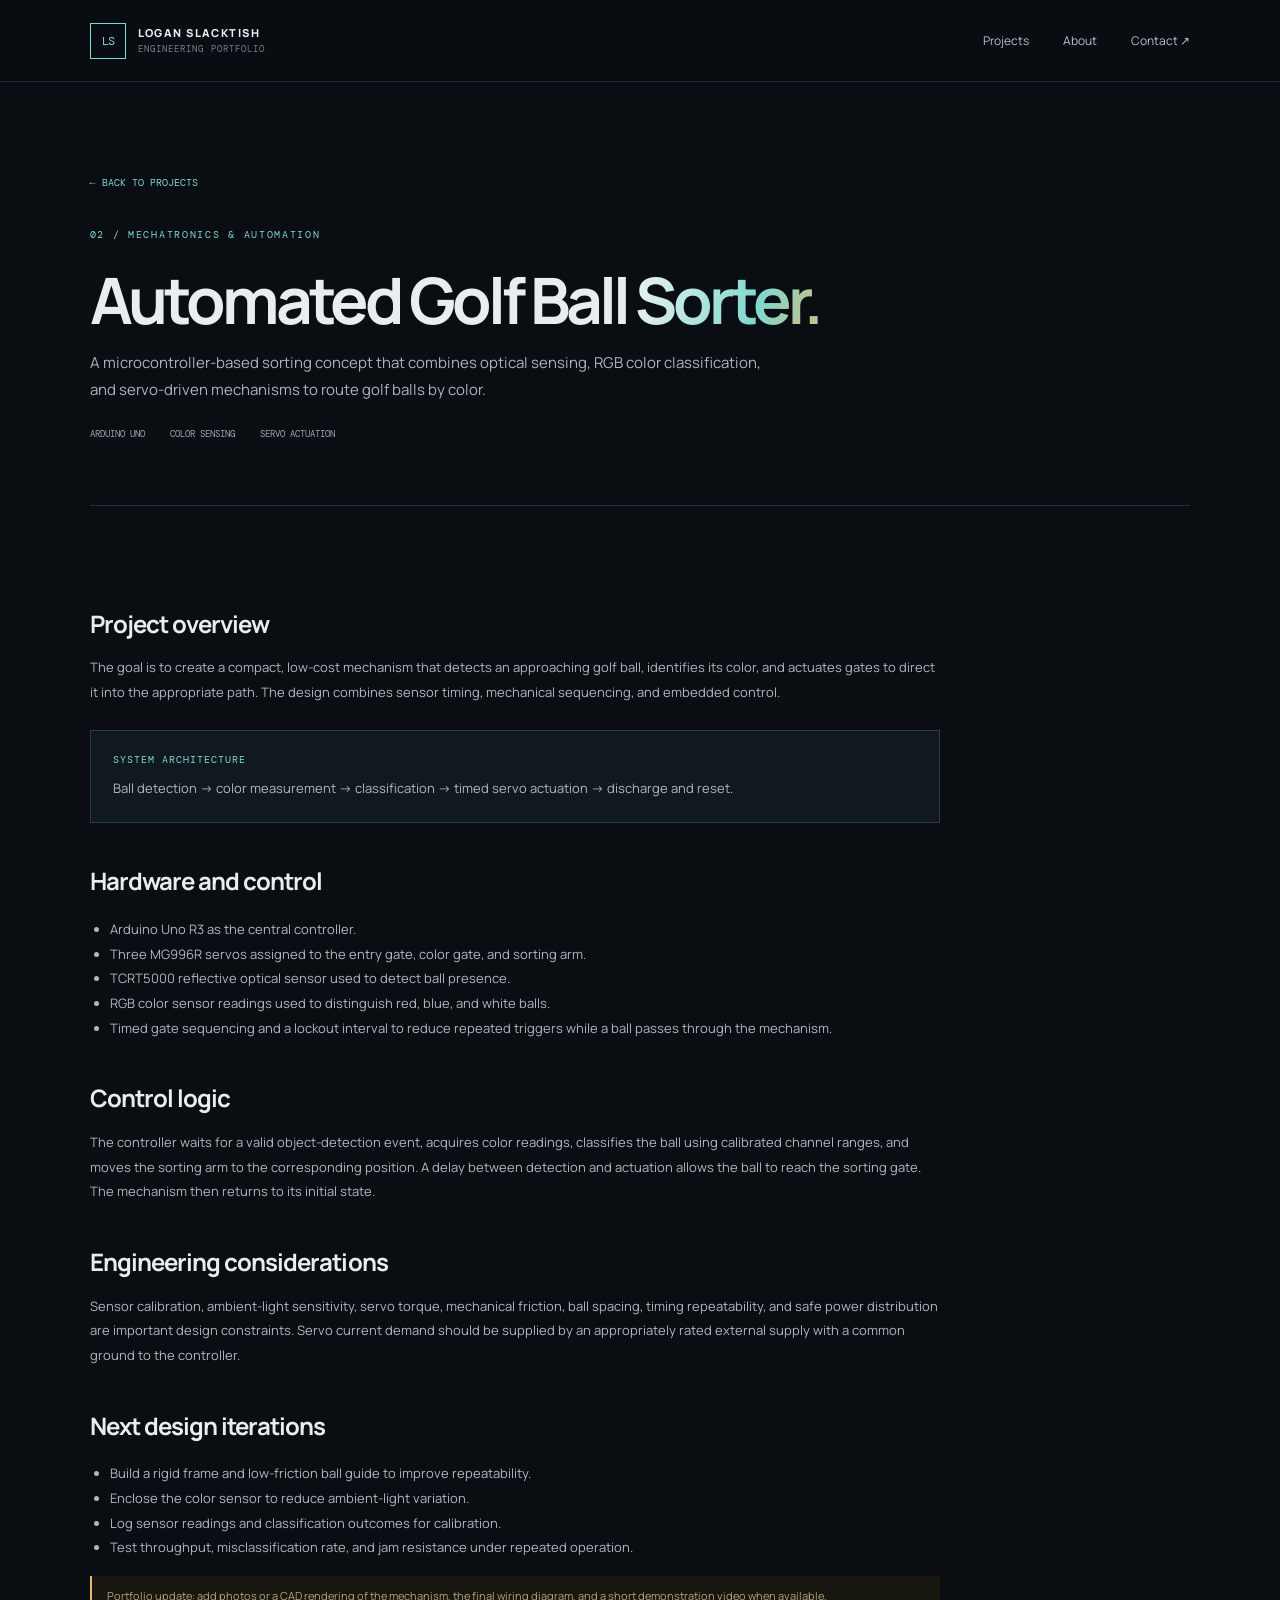
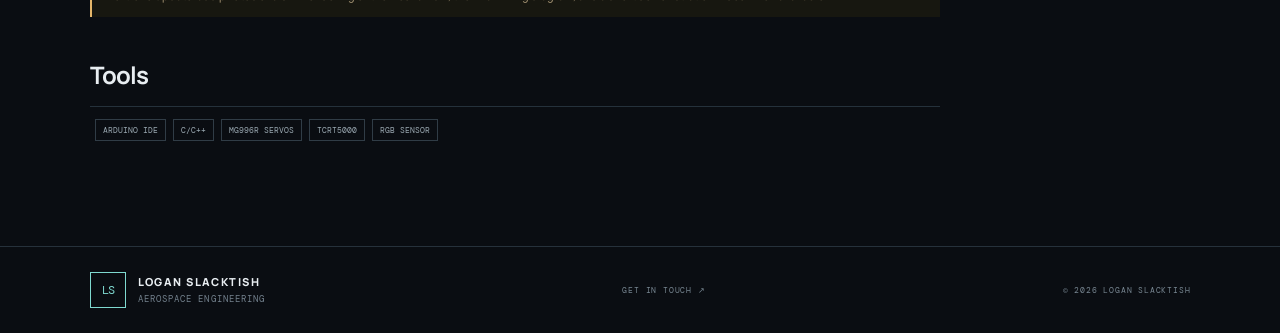
==== projects/golf-ball-sorter.html @ f9943981 "Add portfolio projects/golf-ball-sorter.html" ====
<!doctype html><html lang="en"><head><meta charset="utf-8"><meta name="viewport" content="width=device-width,initial-scale=1"><meta name="theme-color" content="#0a0d12"><title>Automated Golf Ball Sorter | Logan Slacktish</title><link rel="preconnect" href="https://fonts.googleapis.com"><link href="https://fonts.googleapis.com/css2?family=DM+Mono:wght@400;500&family=Manrope:wght@400;500;600;700;800&display=swap" rel="stylesheet"><link rel="stylesheet" href="../assets/style.css"></head><body><header class="site-header"><a class="wordmark" href="../index.html"><span class="mark">LS</span><span>LOGAN SLACKTISH<span class="wordmark-sub">ENGINEERING PORTFOLIO</span></span></a><nav class="nav"><a href="../index.html#work">Projects</a><a href="../index.html#about">About</a><a href="../index.html#contact">Contact ↗</a></nav></header><main class="section-wrap"><section class="detail-hero"><a class="back-link" href="../index.html#work">← BACK TO PROJECTS</a><div class="eyebrow" style="margin-top:35px">02 / MECHATRONICS & AUTOMATION</div><h1>Automated Golf Ball <span class="gradient-text">Sorter.</span></h1><p>A microcontroller-based sorting concept that combines optical sensing, RGB color classification, and servo-driven mechanisms to route golf balls by color.</p><div class="detail-meta"><span>ARDUINO UNO</span><span>COLOR SENSING</span><span>SERVO ACTUATION</span></div></section><article class="detail-body"><h2>Project overview</h2><p>The goal is to create a compact, low-cost mechanism that detects an approaching golf ball, identifies its color, and actuates gates to direct it into the appropriate path. The design combines sensor timing, mechanical sequencing, and embedded control.</p><div class="detail-panel"><h3>SYSTEM ARCHITECTURE</h3><p>Ball detection → color measurement → classification → timed servo actuation → discharge and reset.</p></div><h2>Hardware and control</h2><ul><li>Arduino Uno R3 as the central controller.</li><li>Three MG996R servos assigned to the entry gate, color gate, and sorting arm.</li><li>TCRT5000 reflective optical sensor used to detect ball presence.</li><li>RGB color sensor readings used to distinguish red, blue, and white balls.</li><li>Timed gate sequencing and a lockout interval to reduce repeated triggers while a ball passes through the mechanism.</li></ul><h2>Control logic</h2><p>The controller waits for a valid object-detection event, acquires color readings, classifies the ball using calibrated channel ranges, and moves the sorting arm to the corresponding position. A delay between detection and actuation allows the ball to reach the sorting gate. The mechanism then returns to its initial state.</p><h2>Engineering considerations</h2><p>Sensor calibration, ambient-light sensitivity, servo torque, mechanical friction, ball spacing, timing repeatability, and safe power distribution are important design constraints. Servo current demand should be supplied by an appropriately rated external supply with a common ground to the controller.</p><h2>Next design iterations</h2><ul><li>Build a rigid frame and low-friction ball guide to improve repeatability.</li><li>Enclose the color sensor to reduce ambient-light variation.</li><li>Log sensor readings and classification outcomes for calibration.</li><li>Test throughput, misclassification rate, and jam resistance under repeated operation.</li></ul><p class="placeholder-note">Portfolio update: add photos or a CAD rendering of the mechanism, the final wiring diagram, and a short demonstration video when available.</p><h2>Tools</h2><div class="tag-row"><span>ARDUINO IDE</span><span>C/C++</span><span>MG996R SERVOS</span><span>TCRT5000</span><span>RGB SENSOR</span></div></article></main><footer class="footer"><a class="wordmark" href="../index.html"><span class="mark">LS</span><span>LOGAN SLACKTISH<span class="wordmark-sub">AEROSPACE ENGINEERING</span></span></a><a href="../index.html#contact">GET IN TOUCH ↗</a><small>© 2026 LOGAN SLACKTISH</small></footer></body></html>
---- assets/style.css ----
:root{--bg:#0a0d12;--panel:#10161e;--panel2:#141c25;--line:#27313c;--text:#e8edf1;--muted:#9aa7b3;--teal:#7fd9d0;--amber:#e5b66a;--mono:"DM Mono",monospace;--sans:"Manrope",sans-serif}*{box-sizing:border-box}html{scroll-behavior:smooth;scroll-padding-top:90px}body{margin:0;background:var(--bg);color:var(--text);font-family:var(--sans);line-height:1.65;overflow-x:hidden}a{color:inherit;text-decoration:none}.noise{position:fixed;inset:0;pointer-events:none;z-index:10;opacity:.035;background-image:url("data:image/svg+xml,%3Csvg viewBox='0 0 180 180' xmlns='http://www.w3.org/2000/svg'%3E%3Cfilter id='n'%3E%3CfeTurbulence type='fractalNoise' baseFrequency='.9' numOctaves='3' stitchTiles='stitch'/%3E%3C/filter%3E%3Crect width='100%25' height='100%25' filter='url(%23n)' opacity='.4'/%3E%3C/svg%3E")}.site-header{height:82px;padding:0 7vw;display:flex;align-items:center;justify-content:space-between;border-bottom:1px solid #202832;background:#0a0d12ed;position:sticky;top:0;z-index:20;backdrop-filter:blur(14px)}.wordmark{display:flex;align-items:center;gap:12px;font-size:11px;font-weight:800;letter-spacing:.13em;line-height:1.35}.mark{width:36px;height:36px;border:1px solid var(--teal);color:var(--teal);display:grid;place-items:center;font:12px var(--mono);letter-spacing:-.08em}.wordmark-sub{display:block;font:9px var(--mono);color:#73818d;letter-spacing:.12em;margin-top:3px}.nav{display:flex;align-items:center;gap:34px;font-size:12px;color:#b6c0c9}.nav a:hover,.text-link:hover{color:var(--teal)}.nav-contact{border:1px solid #394652;padding:10px 15px}.nav-contact span,.text-link span{color:var(--teal);margin-left:7px}.menu-toggle{display:none;background:none;border:0;color:var(--text);font-size:22px}.section-wrap{width:min(1120px,86vw);margin:auto}.hero{min-height:650px;display:grid;grid-template-columns:1fr .9fr;align-items:center;gap:5vw;padding-top:70px;padding-bottom:75px}.eyebrow{font:10px var(--mono);letter-spacing:.17em;color:var(--teal);display:flex;align-items:center;gap:10px}.status-dot{width:6px;height:6px;border-radius:50%;background:var(--teal);box-shadow:0 0 12px var(--teal)}h1,h2,h3,p{margin-top:0}h1{font-size:clamp(48px,6vw,78px);line-height:1.05;letter-spacing:-.065em;margin:25px 0}.gradient-text{background:linear-gradient(105deg,#f1f3ef 0%,#7fd9d0 65%,#e5b66a 110%);-webkit-background-clip:text;background-clip:text;color:transparent}.hero-lede{font-size:16px;color:#aab5bf;max-width:500px;line-height:1.9}.hero-actions,.contact-actions{display:flex;align-items:center;gap:25px;margin-top:32px}.button{font-size:12px;font-weight:700;letter-spacing:.02em;padding:13px 18px;display:inline-flex;gap:22px;align-items:center;transition:.2s}.button-primary{background:var(--teal);color:#071011}.button-primary:hover{background:#a1eee5;transform:translateY(-2px)}.button-outline{border:1px solid #45515c}.button-outline:hover{border-color:var(--teal)}.text-link{font-size:12px;font-weight:700}.hero-meta{display:flex;gap:24px;margin-top:65px;color:#687783;font:9px var(--mono);letter-spacing:.08em}.hero-visual{height:430px;position:relative;overflow:hidden;background:radial-gradient(ellipse at 50% 50%,#172a31 0%,#0d151d 45%,#0a0d12 75%);border:1px solid #263640}.visual-grid{position:absolute;inset:0;background-image:linear-gradient(#26333b55 1px,transparent 1px),linear-gradient(90deg,#26333b55 1px,transparent 1px);background-size:38px 38px;mask-image:linear-gradient(transparent,#000 20%,#000 80%,transparent)}.planet{position:absolute;width:155px;height:155px;border-radius:50%;left:50%;top:50%;transform:translate(-50%,-50%);background:radial-gradient(circle at 35% 28%,#9be0d7 0%,#3a8987 18%,#194b5b 52%,#101c31 78%);box-shadow:0 0 55px #4dbbb455,inset -20px -10px 40px #060c18}.planet:after{content:"";position:absolute;inset:10px;border-radius:50%;border:1px solid #a1eee533}.planet-shade{position:absolute;inset:0;border-radius:50%;background:linear-gradient(115deg,transparent 35%,#050a16aa 90%)}.orbit{position:absolute;border:1px solid #8bded477;border-radius:50%;left:50%;top:50%;transform:translate(-50%,-50%) rotate(-28deg)}.orbit-one{width:320px;height:125px}.orbit-two{width:400px;height:170px;transform:translate(-50%,-50%) rotate(48deg);border-color:#e5b66a55}.orbit-three{width:270px;height:270px;border-style:dashed;border-color:#7fd9d044}.satellite{position:absolute;width:13px;height:13px;border-radius:2px;background:var(--amber);left:76%;top:28%;box-shadow:0 0 18px #e5b66a}.satellite:before,.satellite:after{content:"";position:absolute;background:#7fd9d0;width:24px;height:7px;top:3px;left:-29px;opacity:.85}.satellite:after{left:17px}.visual-label{position:absolute;font:9px var(--mono);letter-spacing:.12em;color:#84939d}.label-top{top:18px;left:18px}.label-bottom{bottom:18px;right:18px}.coordinate{position:absolute;bottom:18px;left:18px;font:9px/1.7 var(--mono);color:#748994}.ticker{overflow:hidden;border-block:1px solid #202b34;background:#0d131a;padding:16px 0}.ticker-track{display:flex;align-items:center;justify-content:space-around;gap:35px;white-space:nowrap;font:10px var(--mono);letter-spacing:.15em;color:#a0adb6;min-width:1000px}.ticker i{font-style:normal;color:var(--teal)}.section{padding-top:110px;padding-bottom:110px}.section-heading{display:flex;justify-content:space-between;align-items:end;margin-bottom:42px}.section-heading h2,.about-layout h2,.skills-section h2{font-size:clamp(30px,4vw,46px);line-height:1.18;letter-spacing:-.05em;margin:14px 0 0}.accent{color:var(--teal)}.section-heading>p{max-width:340px;color:var(--muted);font-size:12px;margin:0 0 5px}.project-grid{display:grid;grid-template-columns:1fr 1fr;gap:22px}.project-card{display:block;background:#0e141b;border:1px solid #25313b;padding:13px;transition:.25s}.project-card:hover{border-color:#5c9f9b;transform:translateY(-4px)}.project-feature{grid-column:span 2;display:grid;grid-template-columns:1.1fr 1fr;column-gap:22px}.project-feature .project-art{grid-row:span 2;height:300px}.project-art{height:215px;position:relative;overflow:hidden;background:#131e27;border:1px solid #25333c}.art-code{position:absolute;top:14px;left:14px;font:8px var(--mono);letter-spacing:.12em;color:#a1b1ba}.art-orbit{background:radial-gradient(ellipse at center,#183943,#0b1119 70%)}.art-earth{position:absolute;width:135px;height:135px;left:50%;top:52%;transform:translate(-50%,-50%);border-radius:50%;background:radial-gradient(circle at 35% 30%,#9ce5d6,#267a80 40%,#0a1d30 75%);box-shadow:0 0 45px #57c3c355}.art-path{position:absolute;width:260px;height:110px;border:1px solid #e5b66a;left:50%;top:52%;transform:translate(-50%,-50%) rotate(-28deg);border-radius:50%}.art-satellite{position:absolute;left:76%;top:28%;color:var(--amber)}.art-sorter{background:linear-gradient(135deg,#17242b,#10151e)}.conveyor{position:absolute;left:10%;right:8%;top:60%;height:24px;border:1px solid #72918e;transform:skewY(-8deg);display:flex;justify-content:space-around;align-items:center}.conveyor b{width:10px;height:10px;border:1px solid #7fd9d0;border-radius:50%}.ball{position:absolute;width:25px;height:25px;border-radius:50%;top:40%;box-shadow:inset -5px -5px 8px #0008}.ball-red{left:31%;background:#c65f50}.ball-blue{left:60%;top:31%;background:#5e91c0}.sort-arm{position:absolute;width:5px;height:85px;background:var(--amber);left:73%;top:25%;transform:rotate(35deg);transform-origin:bottom}.art-structure{background:radial-gradient(ellipse at center,#18302f,#10151c)}.art-structure svg{position:absolute;inset:10% 4%;width:92%;height:80%}.art-cad{background:linear-gradient(145deg,#18232d,#0d141b)}.cad-part{position:absolute;border:1px solid #7fd9d0;transform:skewY(-25deg) rotate(25deg);box-shadow:0 0 24px #7fd9d01a}.cad-a{width:110px;height:85px;left:25%;top:34%;background:linear-gradient(135deg,#274b52aa,#13242b)}.cad-b{width:75px;height:120px;left:53%;top:24%;border-color:#e5b66a;background:#473b2b55}.cad-c{width:120px;height:48px;left:43%;top:65%;background:#1e3940}.project-info{display:flex;justify-content:space-between;align-items:center;padding:20px 5px 12px;gap:10px}.project-type{font:8px var(--mono);letter-spacing:.12em;color:var(--teal)}.project-info h3{font-size:17px;letter-spacing:-.03em;margin:8px 0}.project-info p{font-size:11px;color:var(--muted);max-width:440px;margin:0;line-height:1.7}.arrow-circle{width:32px;height:32px;border:1px solid #3c4a54;border-radius:50%;display:grid;place-items:center;flex-shrink:0;color:var(--teal)}.tag-row{display:flex;gap:7px;flex-wrap:wrap;padding:12px 5px 5px;border-top:1px solid #25313b}.tag-row span{font:8px var(--mono);color:#9ba9b2;border:1px solid #303c46;padding:5px 7px}.project-note,.skills-footnote{font-size:10px;color:#77848e;margin-top:18px}.about-section{background:#0e151c;border-block:1px solid #202a33;padding:100px 0}.about-layout{display:grid;grid-template-columns:.8fr 1.2fr;gap:8vw}.about-copy{max-width:650px}.about-copy p{color:#a8b4bd;font-size:13px;line-height:1.9}.about-copy .about-lede{font-size:17px;color:#e3e9ec;line-height:1.7}.focus-grid{display:grid;grid-template-columns:1fr 1fr;gap:20px;margin-top:35px}.focus-grid div{border-top:1px solid #34424b;padding-top:12px;display:grid;grid-template-columns:30px 1fr;gap:2px 8px}.focus-grid span{font:9px var(--mono);color:var(--teal);grid-row:span 2}.focus-grid b{font-size:11px}.focus-grid small{font-size:10px;color:#81909b}.timeline{border-top:1px solid #2b3741}.timeline-item{display:grid;grid-template-columns:150px 1fr 15px;gap:25px;padding:27px 0;border-bottom:1px solid #26323b;position:relative}.timeline-date{font:9px var(--mono);color:var(--teal);letter-spacing:.1em;padding-top:5px}.timeline-item h3{font-size:16px;margin:0 0 3px}.timeline-sub{font:10px var(--mono);color:#85939d;margin-bottom:10px}.timeline-item p:last-child{font-size:12px;color:#a5b0b8;margin:0;max-width:700px}.timeline-mark{width:7px;height:7px;border-radius:50%;background:var(--teal);margin-top:7px;box-shadow:0 0 10px #7fd9d077}.skills-section{padding:85px 0;background:#0d1319;border-block:1px solid #202a33}.skills-section h2{margin-bottom:35px}.skills-grid{display:grid;grid-template-columns:1fr 1fr;gap:24px}.skills-grid>div{border-top:1px solid #34414b;padding-top:15px}.skills-grid h3{font:9px var(--mono);letter-spacing:.14em;color:var(--teal);margin-bottom:10px}.skills-grid p{font-size:12px;color:#c0c9cf;margin:0}.skills-grid p span{color:var(--amber);padding:0 4px}.contact-section{position:relative;padding-top:110px;padding-bottom:115px;overflow:hidden}.contact-section h2{font-size:clamp(48px,7vw,78px);letter-spacing:-.06em;line-height:1.05;margin:22px 0}.contact-section>p{max-width:470px;color:#a6b2bc;font-size:13px;line-height:1.8}.contact-orbit{position:absolute;width:420px;height:420px;border:1px solid #7fd9d022;border-radius:50%;right:-80px;top:30px;box-shadow:0 0 0 50px #7fd9d008,0 0 0 100px #7fd9d005}.footer{border-top:1px solid #26313b;padding:25px 7vw;display:flex;align-items:center;justify-content:space-between;gap:20px}.footer>span,.footer>a:not(.wordmark),.footer small{font:8px var(--mono);letter-spacing:.1em;color:#788792}.footer>a:not(.wordmark):hover{color:var(--teal)}.detail-hero{padding:85px 0 65px;border-bottom:1px solid #26313b}.back-link{font:10px var(--mono);color:var(--teal)}.detail-hero h1{font-size:clamp(40px,5vw,65px);max-width:850px;margin:25px 0 15px}.detail-hero>p{max-width:680px;color:#aab5bd;font-size:15px;line-height:1.8}.detail-meta{display:flex;gap:25px;flex-wrap:wrap;margin-top:25px;font:9px var(--mono);color:#9aa7b1}.detail-body{padding:60px 0 100px;max-width:850px}.detail-body h2{font-size:24px;margin:38px 0 12px;letter-spacing:-.04em}.detail-body p,.detail-body li{font-size:13px;color:#aeb9c1;line-height:1.9}.detail-body ul{padding-left:20px}.detail-panel{border:1px solid #2b3b44;background:#101920;padding:22px;margin:25px 0}.detail-panel h3{font:10px var(--mono);color:var(--teal);letter-spacing:.1em;margin-bottom:10px}.detail-panel p{margin:0}.equation{font:13px var(--mono);color:#e2c48e;background:#0b1117;padding:14px;overflow-x:auto}.placeholder-note{border-left:2px solid var(--amber);padding:10px 15px;color:#b5a27f!important;background:#171710;font-size:11px!important}@media(max-width:800px){.site-header{padding:0 6vw}.menu-toggle{display:block}.nav{display:none;position:absolute;top:81px;left:0;right:0;background:#0d131a;padding:20px 6vw 25px;flex-direction:column;align-items:flex-start;border-bottom:1px solid var(--line)}.nav.open{display:flex}.hero{grid-template-columns:1fr;padding-top:75px;gap:45px}.hero-visual{height:350px}.hero-meta{margin-top:40px;flex-wrap:wrap}.section-heading{display:block}.section-heading>p{margin-top:15px}.about-layout{grid-template-columns:1fr;gap:30px}.project-feature{grid-template-columns:1fr}.project-feature .project-art{grid-row:auto;height:230px}.footer{flex-wrap:wrap}.footer>span{order:3;width:100%}}@media(max-width:560px){.section-wrap{width:88vw}.hero{min-height:auto;padding-top:65px;padding-bottom:55px}h1{font-size:51px}.hero-lede{font-size:14px}.hero-meta{font-size:8px;gap:12px}.project-grid{grid-template-columns:1fr}.project-feature{grid-column:auto}.project-art{height:205px}.section{padding-top:75px;padding-bottom:75px}.about-section{padding:75px 0}.focus-grid,.skills-grid{grid-template-columns:1fr}.timeline-item{grid-template-columns:1fr 12px;gap:10px}.timeline-date{grid-column:1}.timeline-item>div:nth-child(2){grid-column:1}.timeline-mark{grid-column:2;grid-row:1/3}.contact-section{padding-top:80px;padding-bottom:85px}.contact-orbit{right:-270px}.footer{padding:25px 6vw}.footer small{width:100%}.hero-actions,.contact-actions{gap:14px;flex-wrap:wrap}.button{padding:12px 14px}}
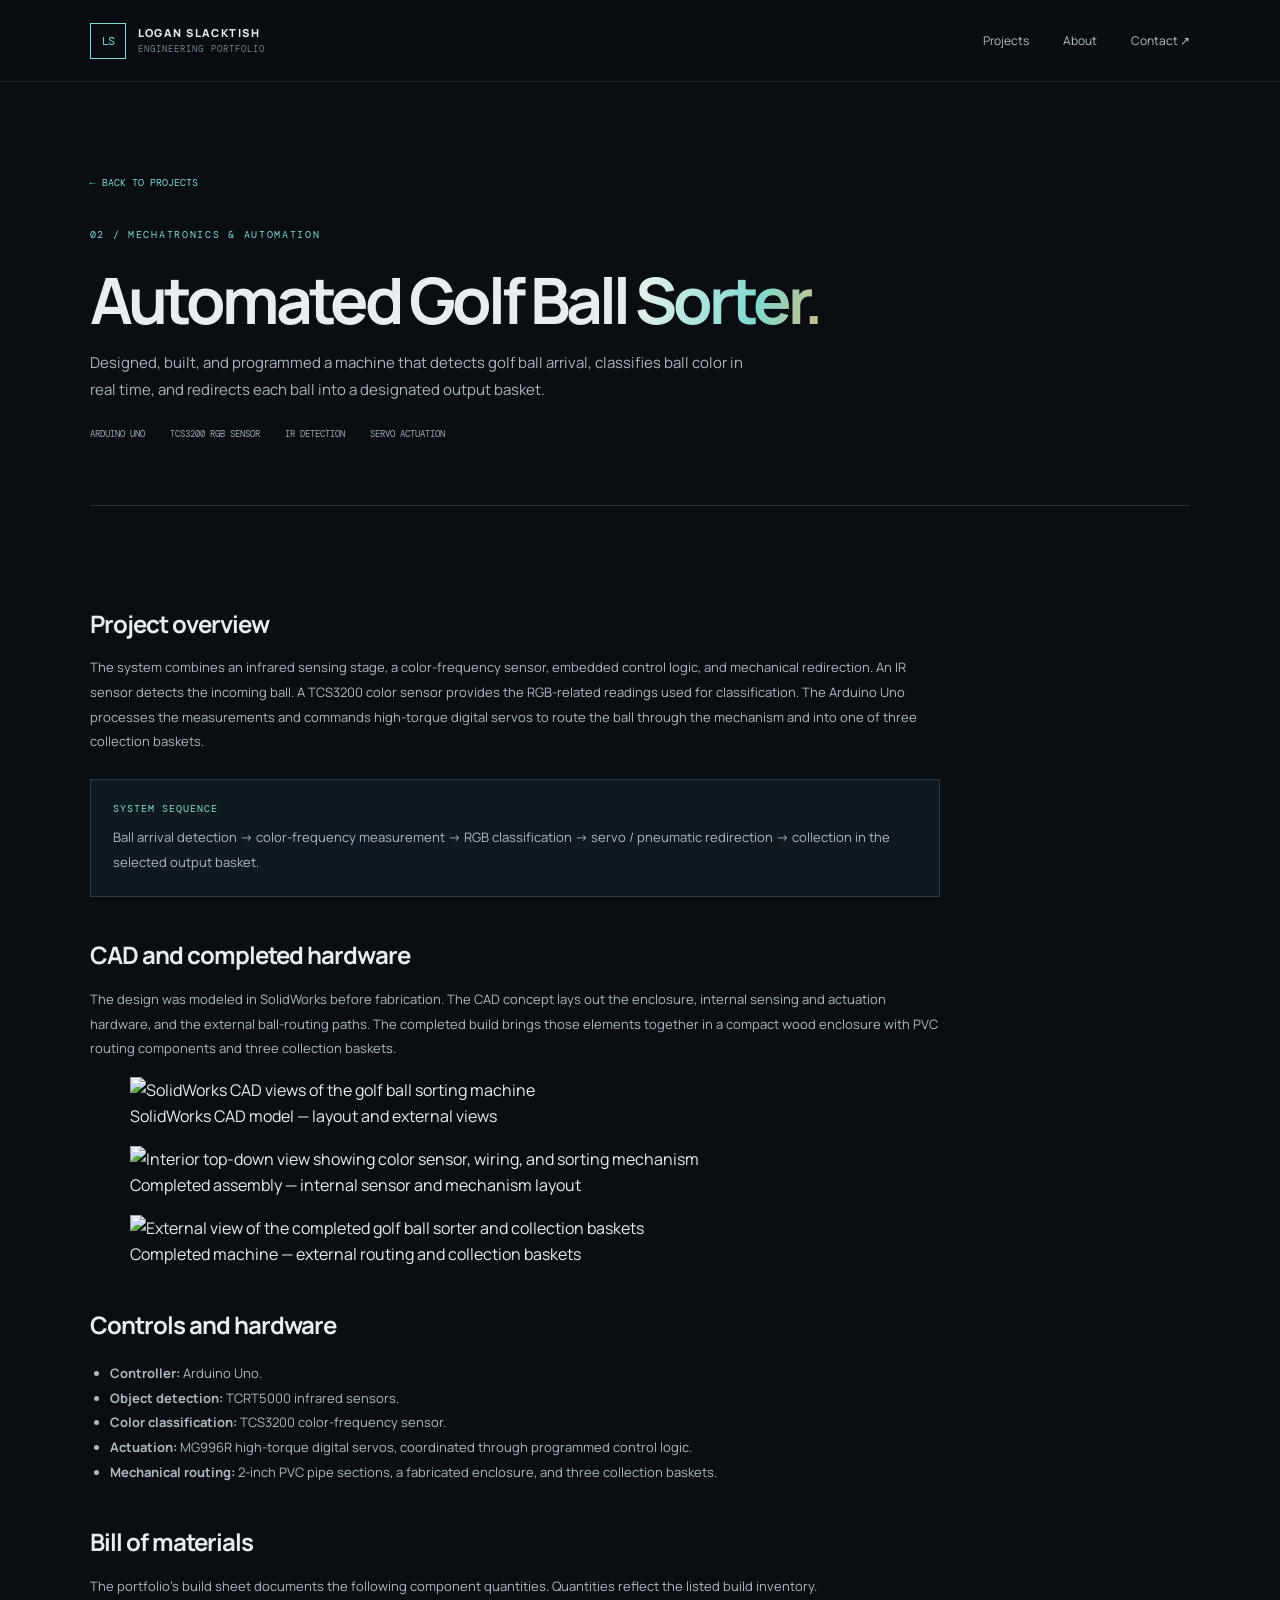
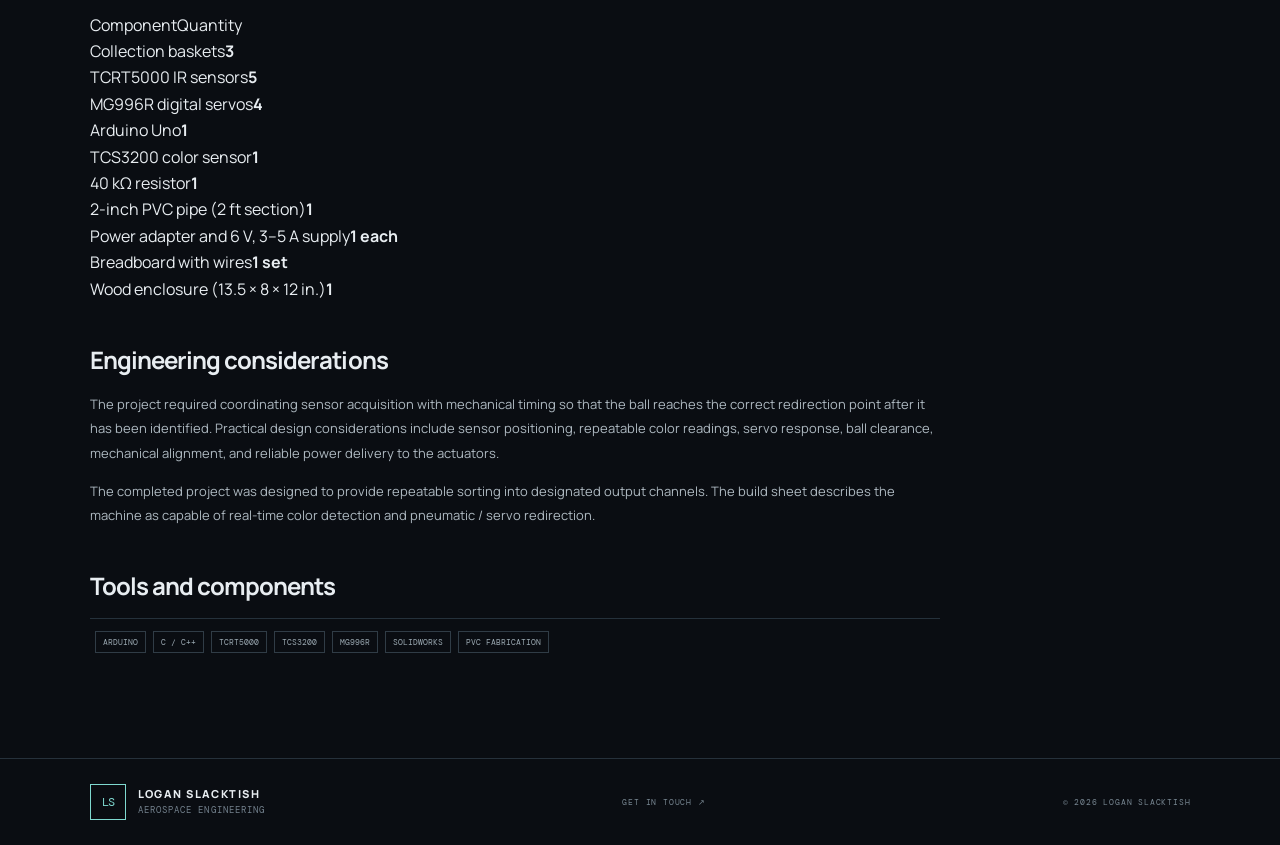
==== commit 9a112fab: "Expand golf ball sorter case study with BOM and build details" ====
--- a/projects/golf-ball-sorter.html
+++ b/projects/golf-ball-sorter.html
@@ -1 +1,21 @@
-<!doctype html><html lang="en"><head><meta charset="utf-8"><meta name="viewport" content="width=device-width,initial-scale=1"><meta name="theme-color" content="#0a0d12"><title>Automated Golf Ball Sorter | Logan Slacktish</title><link rel="preconnect" href="https://fonts.googleapis.com"><link href="https://fonts.googleapis.com/css2?family=DM+Mono:wght@400;500&family=Manrope:wght@400;500;600;700;800&display=swap" rel="stylesheet"><link rel="stylesheet" href="../assets/style.css"></head><body><header class="site-header"><a class="wordmark" href="../index.html"><span class="mark">LS</span><span>LOGAN SLACKTISH<span class="wordmark-sub">ENGINEERING PORTFOLIO</span></span></a><nav class="nav"><a href="../index.html#work">Projects</a><a href="../index.html#about">About</a><a href="../index.html#contact">Contact ↗</a></nav></header><main class="section-wrap"><section class="detail-hero"><a class="back-link" href="../index.html#work">← BACK TO PROJECTS</a><div class="eyebrow" style="margin-top:35px">02 / MECHATRONICS & AUTOMATION</div><h1>Automated Golf Ball <span class="gradient-text">Sorter.</span></h1><p>A microcontroller-based sorting concept that combines optical sensing, RGB color classification, and servo-driven mechanisms to route golf balls by color.</p><div class="detail-meta"><span>ARDUINO UNO</span><span>COLOR SENSING</span><span>SERVO ACTUATION</span></div></section><article class="detail-body"><h2>Project overview</h2><p>The goal is to create a compact, low-cost mechanism that detects an approaching golf ball, identifies its color, and actuates gates to direct it into the appropriate path. The design combines sensor timing, mechanical sequencing, and embedded control.</p><div class="detail-panel"><h3>SYSTEM ARCHITECTURE</h3><p>Ball detection → color measurement → classification → timed servo actuation → discharge and reset.</p></div><h2>Hardware and control</h2><ul><li>Arduino Uno R3 as the central controller.</li><li>Three MG996R servos assigned to the entry gate, color gate, and sorting arm.</li><li>TCRT5000 reflective optical sensor used to detect ball presence.</li><li>RGB color sensor readings used to distinguish red, blue, and white balls.</li><li>Timed gate sequencing and a lockout interval to reduce repeated triggers while a ball passes through the mechanism.</li></ul><h2>Control logic</h2><p>The controller waits for a valid object-detection event, acquires color readings, classifies the ball using calibrated channel ranges, and moves the sorting arm to the corresponding position. A delay between detection and actuation allows the ball to reach the sorting gate. The mechanism then returns to its initial state.</p><h2>Engineering considerations</h2><p>Sensor calibration, ambient-light sensitivity, servo torque, mechanical friction, ball spacing, timing repeatability, and safe power distribution are important design constraints. Servo current demand should be supplied by an appropriately rated external supply with a common ground to the controller.</p><h2>Next design iterations</h2><ul><li>Build a rigid frame and low-friction ball guide to improve repeatability.</li><li>Enclose the color sensor to reduce ambient-light variation.</li><li>Log sensor readings and classification outcomes for calibration.</li><li>Test throughput, misclassification rate, and jam resistance under repeated operation.</li></ul><p class="placeholder-note">Portfolio update: add photos or a CAD rendering of the mechanism, the final wiring diagram, and a short demonstration video when available.</p><h2>Tools</h2><div class="tag-row"><span>ARDUINO IDE</span><span>C/C++</span><span>MG996R SERVOS</span><span>TCRT5000</span><span>RGB SENSOR</span></div></article></main><footer class="footer"><a class="wordmark" href="../index.html"><span class="mark">LS</span><span>LOGAN SLACKTISH<span class="wordmark-sub">AEROSPACE ENGINEERING</span></span></a><a href="../index.html#contact">GET IN TOUCH ↗</a><small>© 2026 LOGAN SLACKTISH</small></footer></body></html>+<!doctype html>
+<html lang="en">
+<head><meta charset="utf-8"><meta name="viewport" content="width=device-width,initial-scale=1"><meta name="theme-color" content="#0a0d12"><meta name="description" content="An Arduino-based automated golf ball sorter designed, built, and programmed by Logan Slacktish."><title>Automated Golf Ball Sorter | Logan Slacktish</title><link rel="preconnect" href="https://fonts.googleapis.com"><link href="https://fonts.googleapis.com/css2?family=DM+Mono:wght@400;500&family=Manrope:wght@400;500;600;700;800&display=swap" rel="stylesheet"><link rel="stylesheet" href="../assets/style.css"></head>
+<body><header class="site-header"><a class="wordmark" href="../index.html"><span class="mark">LS</span><span>LOGAN SLACKTISH<span class="wordmark-sub">ENGINEERING PORTFOLIO</span></span></a><nav class="nav"><a href="../index.html#work">Projects</a><a href="../index.html#about">About</a><a href="../index.html#contact">Contact ↗</a></nav></header>
+<main class="section-wrap">
+<section class="detail-hero"><a class="back-link" href="../index.html#work">← BACK TO PROJECTS</a><div class="eyebrow" style="margin-top:35px">02 / MECHATRONICS & AUTOMATION</div><h1>Automated Golf Ball <span class="gradient-text">Sorter.</span></h1><p>Designed, built, and programmed a machine that detects golf ball arrival, classifies ball color in real time, and redirects each ball into a designated output basket.</p><div class="detail-meta"><span>ARDUINO UNO</span><span>TCS3200 RGB SENSOR</span><span>IR DETECTION</span><span>SERVO ACTUATION</span></div></section>
+<article class="detail-body">
+<h2>Project overview</h2><p>The system combines an infrared sensing stage, a color-frequency sensor, embedded control logic, and mechanical redirection. An IR sensor detects the incoming ball. A TCS3200 color sensor provides the RGB-related readings used for classification. The Arduino Uno processes the measurements and commands high-torque digital servos to route the ball through the mechanism and into one of three collection baskets.</p>
+<div class="detail-panel"><h3>SYSTEM SEQUENCE</h3><p>Ball arrival detection → color-frequency measurement → RGB classification → servo / pneumatic redirection → collection in the selected output basket.</p></div>
+<h2>CAD and completed hardware</h2><p>The design was modeled in SolidWorks before fabrication. The CAD concept lays out the enclosure, internal sensing and actuation hardware, and the external ball-routing paths. The completed build brings those elements together in a compact wood enclosure with PVC routing components and three collection baskets.</p>
+<div class="portfolio-gallery">
+<figure><img src="../assets/sorter-cad.png" alt="SolidWorks CAD views of the golf ball sorting machine" loading="lazy"><figcaption>SolidWorks CAD model — layout and external views</figcaption></figure>
+<figure><img src="../assets/sorter-sensor-layout.jpg" alt="Interior top-down view showing color sensor, wiring, and sorting mechanism" loading="lazy"><figcaption>Completed assembly — internal sensor and mechanism layout</figcaption></figure>
+<figure><img src="../assets/sorter-completed-build.jpg" alt="External view of the completed golf ball sorter and collection baskets" loading="lazy"><figcaption>Completed machine — external routing and collection baskets</figcaption></figure>
+</div>
+<h2>Controls and hardware</h2><ul><li><strong>Controller:</strong> Arduino Uno.</li><li><strong>Object detection:</strong> TCRT5000 infrared sensors.</li><li><strong>Color classification:</strong> TCS3200 color-frequency sensor.</li><li><strong>Actuation:</strong> MG996R high-torque digital servos, coordinated through programmed control logic.</li><li><strong>Mechanical routing:</strong> 2-inch PVC pipe sections, a fabricated enclosure, and three collection baskets.</li></ul>
+<h2>Bill of materials</h2><p>The portfolio's build sheet documents the following component quantities. Quantities reflect the listed build inventory.</p>
+<div class="bom-table"><div class="bom-row bom-head"><span>Component</span><span>Quantity</span></div><div class="bom-row"><span>Collection baskets</span><b>3</b></div><div class="bom-row"><span>TCRT5000 IR sensors</span><b>5</b></div><div class="bom-row"><span>MG996R digital servos</span><b>4</b></div><div class="bom-row"><span>Arduino Uno</span><b>1</b></div><div class="bom-row"><span>TCS3200 color sensor</span><b>1</b></div><div class="bom-row"><span>40 kΩ resistor</span><b>1</b></div><div class="bom-row"><span>2-inch PVC pipe (2 ft section)</span><b>1</b></div><div class="bom-row"><span>Power adapter and 6 V, 3–5 A supply</span><b>1 each</b></div><div class="bom-row"><span>Breadboard with wires</span><b>1 set</b></div><div class="bom-row"><span>Wood enclosure (13.5 × 8 × 12 in.)</span><b>1</b></div></div>
+<h2>Engineering considerations</h2><p>The project required coordinating sensor acquisition with mechanical timing so that the ball reaches the correct redirection point after it has been identified. Practical design considerations include sensor positioning, repeatable color readings, servo response, ball clearance, mechanical alignment, and reliable power delivery to the actuators.</p><p>The completed project was designed to provide repeatable sorting into designated output channels. The build sheet describes the machine as capable of real-time color detection and pneumatic / servo redirection.</p>
+<h2>Tools and components</h2><div class="tag-row"><span>ARDUINO</span><span>C / C++</span><span>TCRT5000</span><span>TCS3200</span><span>MG996R</span><span>SOLIDWORKS</span><span>PVC FABRICATION</span></div>
+</article></main><footer class="footer"><a class="wordmark" href="../index.html"><span class="mark">LS</span><span>LOGAN SLACKTISH<span class="wordmark-sub">AEROSPACE ENGINEERING</span></span></a><a href="../index.html#contact">GET IN TOUCH ↗</a><small>© 2026 LOGAN SLACKTISH</small></footer></body></html>
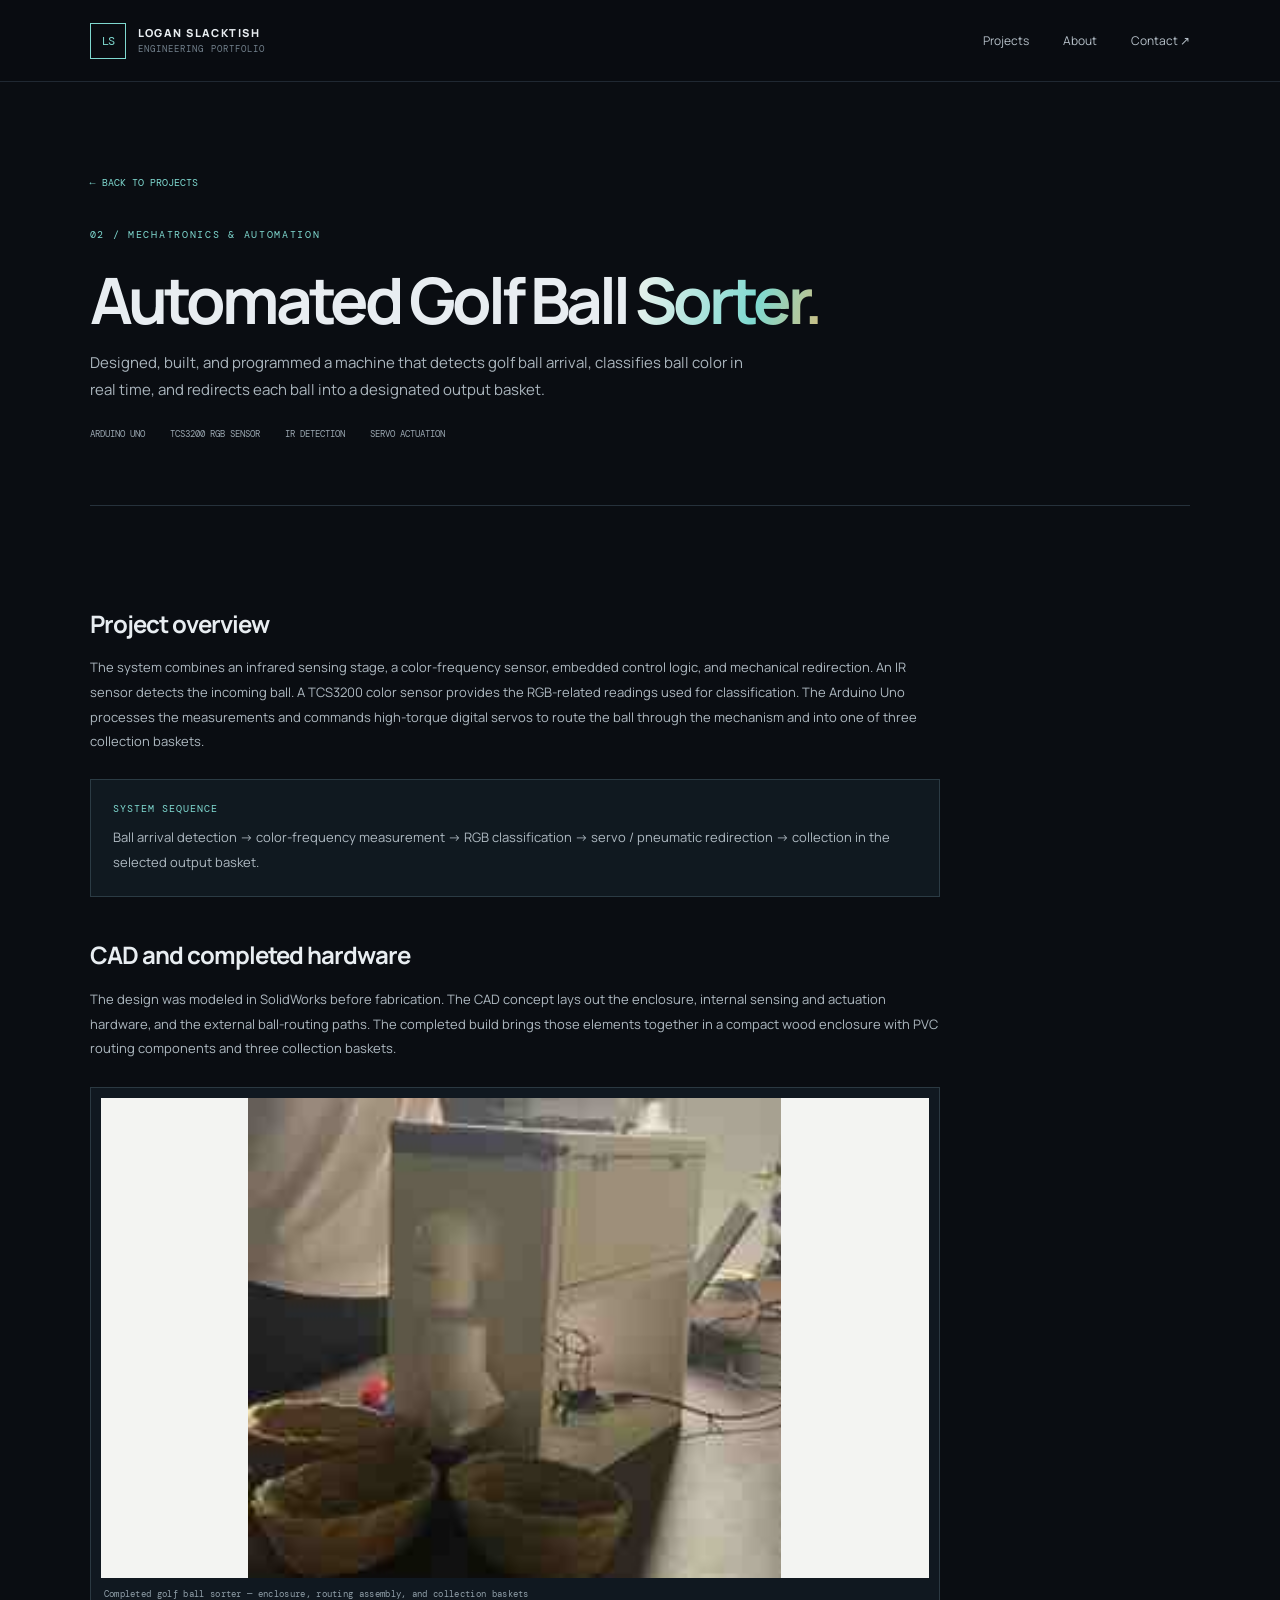
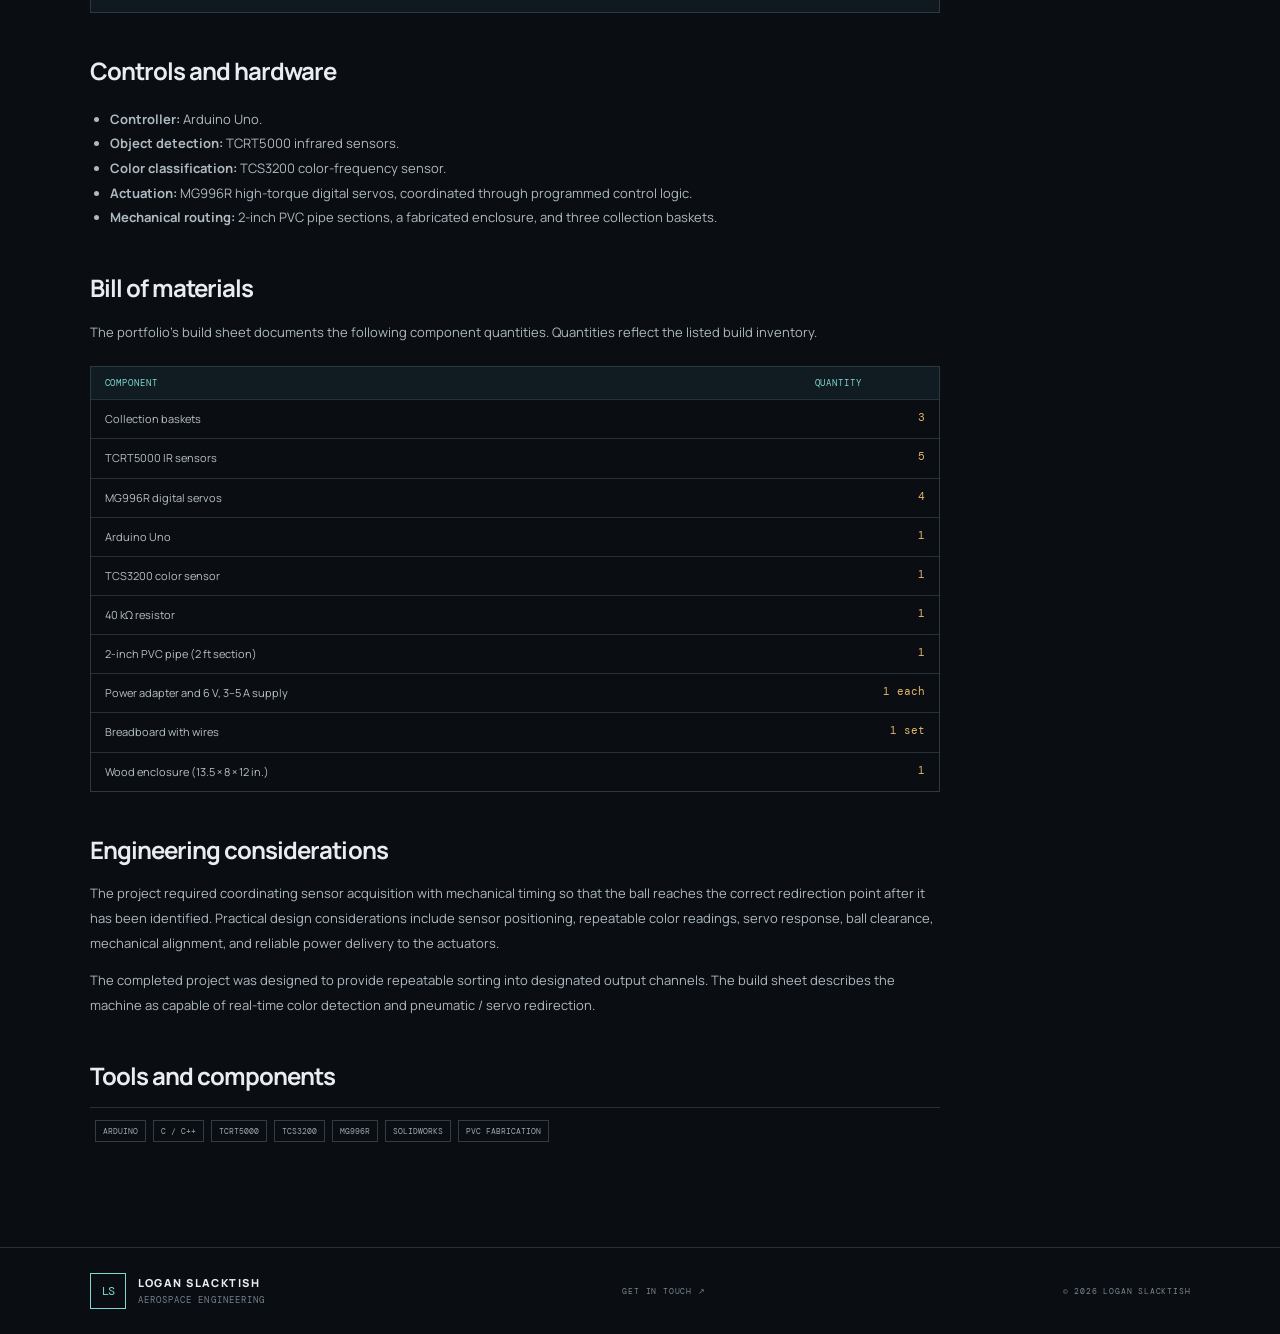
==== commit 42baf92d: "Use completed sorter build photo from source portfolio" ====
--- a/projects/golf-ball-sorter.html
+++ b/projects/golf-ball-sorter.html
@@ -8,10 +8,8 @@
 <h2>Project overview</h2><p>The system combines an infrared sensing stage, a color-frequency sensor, embedded control logic, and mechanical redirection. An IR sensor detects the incoming ball. A TCS3200 color sensor provides the RGB-related readings used for classification. The Arduino Uno processes the measurements and commands high-torque digital servos to route the ball through the mechanism and into one of three collection baskets.</p>
 <div class="detail-panel"><h3>SYSTEM SEQUENCE</h3><p>Ball arrival detection → color-frequency measurement → RGB classification → servo / pneumatic redirection → collection in the selected output basket.</p></div>
 <h2>CAD and completed hardware</h2><p>The design was modeled in SolidWorks before fabrication. The CAD concept lays out the enclosure, internal sensing and actuation hardware, and the external ball-routing paths. The completed build brings those elements together in a compact wood enclosure with PVC routing components and three collection baskets.</p>
-<div class="portfolio-gallery">
-<figure><img src="../assets/sorter-cad.png" alt="SolidWorks CAD views of the golf ball sorting machine" loading="lazy"><figcaption>SolidWorks CAD model — layout and external views</figcaption></figure>
-<figure><img src="../assets/sorter-sensor-layout.jpg" alt="Interior top-down view showing color sensor, wiring, and sorting mechanism" loading="lazy"><figcaption>Completed assembly — internal sensor and mechanism layout</figcaption></figure>
-<figure><img src="../assets/sorter-completed-build.jpg" alt="External view of the completed golf ball sorter and collection baskets" loading="lazy"><figcaption>Completed machine — external routing and collection baskets</figcaption></figure>
+<div class="portfolio-gallery single-gallery">
+<figure><img src="../assets/sorter-build.jpg" alt="Completed golf ball sorting machine with output baskets" loading="lazy"><figcaption>Completed golf ball sorter — enclosure, routing assembly, and collection baskets</figcaption></figure>
 </div>
 <h2>Controls and hardware</h2><ul><li><strong>Controller:</strong> Arduino Uno.</li><li><strong>Object detection:</strong> TCRT5000 infrared sensors.</li><li><strong>Color classification:</strong> TCS3200 color-frequency sensor.</li><li><strong>Actuation:</strong> MG996R high-torque digital servos, coordinated through programmed control logic.</li><li><strong>Mechanical routing:</strong> 2-inch PVC pipe sections, a fabricated enclosure, and three collection baskets.</li></ul>
 <h2>Bill of materials</h2><p>The portfolio's build sheet documents the following component quantities. Quantities reflect the listed build inventory.</p>
--- a/assets/style.css
+++ b/assets/style.css
@@ -1 +1,21 @@
-:root{--bg:#0a0d12;--panel:#10161e;--panel2:#141c25;--line:#27313c;--text:#e8edf1;--muted:#9aa7b3;--teal:#7fd9d0;--amber:#e5b66a;--mono:"DM Mono",monospace;--sans:"Manrope",sans-serif}*{box-sizing:border-box}html{scroll-behavior:smooth;scroll-padding-top:90px}body{margin:0;background:var(--bg);color:var(--text);font-family:var(--sans);line-height:1.65;overflow-x:hidden}a{color:inherit;text-decoration:none}.noise{position:fixed;inset:0;pointer-events:none;z-index:10;opacity:.035;background-image:url("data:image/svg+xml,%3Csvg viewBox='0 0 180 180' xmlns='http://www.w3.org/2000/svg'%3E%3Cfilter id='n'%3E%3CfeTurbulence type='fractalNoise' baseFrequency='.9' numOctaves='3' stitchTiles='stitch'/%3E%3C/filter%3E%3Crect width='100%25' height='100%25' filter='url(%23n)' opacity='.4'/%3E%3C/svg%3E")}.site-header{height:82px;padding:0 7vw;display:flex;align-items:center;justify-content:space-between;border-bottom:1px solid #202832;background:#0a0d12ed;position:sticky;top:0;z-index:20;backdrop-filter:blur(14px)}.wordmark{display:flex;align-items:center;gap:12px;font-size:11px;font-weight:800;letter-spacing:.13em;line-height:1.35}.mark{width:36px;height:36px;border:1px solid var(--teal);color:var(--teal);display:grid;place-items:center;font:12px var(--mono);letter-spacing:-.08em}.wordmark-sub{display:block;font:9px var(--mono);color:#73818d;letter-spacing:.12em;margin-top:3px}.nav{display:flex;align-items:center;gap:34px;font-size:12px;color:#b6c0c9}.nav a:hover,.text-link:hover{color:var(--teal)}.nav-contact{border:1px solid #394652;padding:10px 15px}.nav-contact span,.text-link span{color:var(--teal);margin-left:7px}.menu-toggle{display:none;background:none;border:0;color:var(--text);font-size:22px}.section-wrap{width:min(1120px,86vw);margin:auto}.hero{min-height:650px;display:grid;grid-template-columns:1fr .9fr;align-items:center;gap:5vw;padding-top:70px;padding-bottom:75px}.eyebrow{font:10px var(--mono);letter-spacing:.17em;color:var(--teal);display:flex;align-items:center;gap:10px}.status-dot{width:6px;height:6px;border-radius:50%;background:var(--teal);box-shadow:0 0 12px var(--teal)}h1,h2,h3,p{margin-top:0}h1{font-size:clamp(48px,6vw,78px);line-height:1.05;letter-spacing:-.065em;margin:25px 0}.gradient-text{background:linear-gradient(105deg,#f1f3ef 0%,#7fd9d0 65%,#e5b66a 110%);-webkit-background-clip:text;background-clip:text;color:transparent}.hero-lede{font-size:16px;color:#aab5bf;max-width:500px;line-height:1.9}.hero-actions,.contact-actions{display:flex;align-items:center;gap:25px;margin-top:32px}.button{font-size:12px;font-weight:700;letter-spacing:.02em;padding:13px 18px;display:inline-flex;gap:22px;align-items:center;transition:.2s}.button-primary{background:var(--teal);color:#071011}.button-primary:hover{background:#a1eee5;transform:translateY(-2px)}.button-outline{border:1px solid #45515c}.button-outline:hover{border-color:var(--teal)}.text-link{font-size:12px;font-weight:700}.hero-meta{display:flex;gap:24px;margin-top:65px;color:#687783;font:9px var(--mono);letter-spacing:.08em}.hero-visual{height:430px;position:relative;overflow:hidden;background:radial-gradient(ellipse at 50% 50%,#172a31 0%,#0d151d 45%,#0a0d12 75%);border:1px solid #263640}.visual-grid{position:absolute;inset:0;background-image:linear-gradient(#26333b55 1px,transparent 1px),linear-gradient(90deg,#26333b55 1px,transparent 1px);background-size:38px 38px;mask-image:linear-gradient(transparent,#000 20%,#000 80%,transparent)}.planet{position:absolute;width:155px;height:155px;border-radius:50%;left:50%;top:50%;transform:translate(-50%,-50%);background:radial-gradient(circle at 35% 28%,#9be0d7 0%,#3a8987 18%,#194b5b 52%,#101c31 78%);box-shadow:0 0 55px #4dbbb455,inset -20px -10px 40px #060c18}.planet:after{content:"";position:absolute;inset:10px;border-radius:50%;border:1px solid #a1eee533}.planet-shade{position:absolute;inset:0;border-radius:50%;background:linear-gradient(115deg,transparent 35%,#050a16aa 90%)}.orbit{position:absolute;border:1px solid #8bded477;border-radius:50%;left:50%;top:50%;transform:translate(-50%,-50%) rotate(-28deg)}.orbit-one{width:320px;height:125px}.orbit-two{width:400px;height:170px;transform:translate(-50%,-50%) rotate(48deg);border-color:#e5b66a55}.orbit-three{width:270px;height:270px;border-style:dashed;border-color:#7fd9d044}.satellite{position:absolute;width:13px;height:13px;border-radius:2px;background:var(--amber);left:76%;top:28%;box-shadow:0 0 18px #e5b66a}.satellite:before,.satellite:after{content:"";position:absolute;background:#7fd9d0;width:24px;height:7px;top:3px;left:-29px;opacity:.85}.satellite:after{left:17px}.visual-label{position:absolute;font:9px var(--mono);letter-spacing:.12em;color:#84939d}.label-top{top:18px;left:18px}.label-bottom{bottom:18px;right:18px}.coordinate{position:absolute;bottom:18px;left:18px;font:9px/1.7 var(--mono);color:#748994}.ticker{overflow:hidden;border-block:1px solid #202b34;background:#0d131a;padding:16px 0}.ticker-track{display:flex;align-items:center;justify-content:space-around;gap:35px;white-space:nowrap;font:10px var(--mono);letter-spacing:.15em;color:#a0adb6;min-width:1000px}.ticker i{font-style:normal;color:var(--teal)}.section{padding-top:110px;padding-bottom:110px}.section-heading{display:flex;justify-content:space-between;align-items:end;margin-bottom:42px}.section-heading h2,.about-layout h2,.skills-section h2{font-size:clamp(30px,4vw,46px);line-height:1.18;letter-spacing:-.05em;margin:14px 0 0}.accent{color:var(--teal)}.section-heading>p{max-width:340px;color:var(--muted);font-size:12px;margin:0 0 5px}.project-grid{display:grid;grid-template-columns:1fr 1fr;gap:22px}.project-card{display:block;background:#0e141b;border:1px solid #25313b;padding:13px;transition:.25s}.project-card:hover{border-color:#5c9f9b;transform:translateY(-4px)}.project-feature{grid-column:span 2;display:grid;grid-template-columns:1.1fr 1fr;column-gap:22px}.project-feature .project-art{grid-row:span 2;height:300px}.project-art{height:215px;position:relative;overflow:hidden;background:#131e27;border:1px solid #25333c}.art-code{position:absolute;top:14px;left:14px;font:8px var(--mono);letter-spacing:.12em;color:#a1b1ba}.art-orbit{background:radial-gradient(ellipse at center,#183943,#0b1119 70%)}.art-earth{position:absolute;width:135px;height:135px;left:50%;top:52%;transform:translate(-50%,-50%);border-radius:50%;background:radial-gradient(circle at 35% 30%,#9ce5d6,#267a80 40%,#0a1d30 75%);box-shadow:0 0 45px #57c3c355}.art-path{position:absolute;width:260px;height:110px;border:1px solid #e5b66a;left:50%;top:52%;transform:translate(-50%,-50%) rotate(-28deg);border-radius:50%}.art-satellite{position:absolute;left:76%;top:28%;color:var(--amber)}.art-sorter{background:linear-gradient(135deg,#17242b,#10151e)}.conveyor{position:absolute;left:10%;right:8%;top:60%;height:24px;border:1px solid #72918e;transform:skewY(-8deg);display:flex;justify-content:space-around;align-items:center}.conveyor b{width:10px;height:10px;border:1px solid #7fd9d0;border-radius:50%}.ball{position:absolute;width:25px;height:25px;border-radius:50%;top:40%;box-shadow:inset -5px -5px 8px #0008}.ball-red{left:31%;background:#c65f50}.ball-blue{left:60%;top:31%;background:#5e91c0}.sort-arm{position:absolute;width:5px;height:85px;background:var(--amber);left:73%;top:25%;transform:rotate(35deg);transform-origin:bottom}.art-structure{background:radial-gradient(ellipse at center,#18302f,#10151c)}.art-structure svg{position:absolute;inset:10% 4%;width:92%;height:80%}.art-cad{background:linear-gradient(145deg,#18232d,#0d141b)}.cad-part{position:absolute;border:1px solid #7fd9d0;transform:skewY(-25deg) rotate(25deg);box-shadow:0 0 24px #7fd9d01a}.cad-a{width:110px;height:85px;left:25%;top:34%;background:linear-gradient(135deg,#274b52aa,#13242b)}.cad-b{width:75px;height:120px;left:53%;top:24%;border-color:#e5b66a;background:#473b2b55}.cad-c{width:120px;height:48px;left:43%;top:65%;background:#1e3940}.project-info{display:flex;justify-content:space-between;align-items:center;padding:20px 5px 12px;gap:10px}.project-type{font:8px var(--mono);letter-spacing:.12em;color:var(--teal)}.project-info h3{font-size:17px;letter-spacing:-.03em;margin:8px 0}.project-info p{font-size:11px;color:var(--muted);max-width:440px;margin:0;line-height:1.7}.arrow-circle{width:32px;height:32px;border:1px solid #3c4a54;border-radius:50%;display:grid;place-items:center;flex-shrink:0;color:var(--teal)}.tag-row{display:flex;gap:7px;flex-wrap:wrap;padding:12px 5px 5px;border-top:1px solid #25313b}.tag-row span{font:8px var(--mono);color:#9ba9b2;border:1px solid #303c46;padding:5px 7px}.project-note,.skills-footnote{font-size:10px;color:#77848e;margin-top:18px}.about-section{background:#0e151c;border-block:1px solid #202a33;padding:100px 0}.about-layout{display:grid;grid-template-columns:.8fr 1.2fr;gap:8vw}.about-copy{max-width:650px}.about-copy p{color:#a8b4bd;font-size:13px;line-height:1.9}.about-copy .about-lede{font-size:17px;color:#e3e9ec;line-height:1.7}.focus-grid{display:grid;grid-template-columns:1fr 1fr;gap:20px;margin-top:35px}.focus-grid div{border-top:1px solid #34424b;padding-top:12px;display:grid;grid-template-columns:30px 1fr;gap:2px 8px}.focus-grid span{font:9px var(--mono);color:var(--teal);grid-row:span 2}.focus-grid b{font-size:11px}.focus-grid small{font-size:10px;color:#81909b}.timeline{border-top:1px solid #2b3741}.timeline-item{display:grid;grid-template-columns:150px 1fr 15px;gap:25px;padding:27px 0;border-bottom:1px solid #26323b;position:relative}.timeline-date{font:9px var(--mono);color:var(--teal);letter-spacing:.1em;padding-top:5px}.timeline-item h3{font-size:16px;margin:0 0 3px}.timeline-sub{font:10px var(--mono);color:#85939d;margin-bottom:10px}.timeline-item p:last-child{font-size:12px;color:#a5b0b8;margin:0;max-width:700px}.timeline-mark{width:7px;height:7px;border-radius:50%;background:var(--teal);margin-top:7px;box-shadow:0 0 10px #7fd9d077}.skills-section{padding:85px 0;background:#0d1319;border-block:1px solid #202a33}.skills-section h2{margin-bottom:35px}.skills-grid{display:grid;grid-template-columns:1fr 1fr;gap:24px}.skills-grid>div{border-top:1px solid #34414b;padding-top:15px}.skills-grid h3{font:9px var(--mono);letter-spacing:.14em;color:var(--teal);margin-bottom:10px}.skills-grid p{font-size:12px;color:#c0c9cf;margin:0}.skills-grid p span{color:var(--amber);padding:0 4px}.contact-section{position:relative;padding-top:110px;padding-bottom:115px;overflow:hidden}.contact-section h2{font-size:clamp(48px,7vw,78px);letter-spacing:-.06em;line-height:1.05;margin:22px 0}.contact-section>p{max-width:470px;color:#a6b2bc;font-size:13px;line-height:1.8}.contact-orbit{position:absolute;width:420px;height:420px;border:1px solid #7fd9d022;border-radius:50%;right:-80px;top:30px;box-shadow:0 0 0 50px #7fd9d008,0 0 0 100px #7fd9d005}.footer{border-top:1px solid #26313b;padding:25px 7vw;display:flex;align-items:center;justify-content:space-between;gap:20px}.footer>span,.footer>a:not(.wordmark),.footer small{font:8px var(--mono);letter-spacing:.1em;color:#788792}.footer>a:not(.wordmark):hover{color:var(--teal)}.detail-hero{padding:85px 0 65px;border-bottom:1px solid #26313b}.back-link{font:10px var(--mono);color:var(--teal)}.detail-hero h1{font-size:clamp(40px,5vw,65px);max-width:850px;margin:25px 0 15px}.detail-hero>p{max-width:680px;color:#aab5bd;font-size:15px;line-height:1.8}.detail-meta{display:flex;gap:25px;flex-wrap:wrap;margin-top:25px;font:9px var(--mono);color:#9aa7b1}.detail-body{padding:60px 0 100px;max-width:850px}.detail-body h2{font-size:24px;margin:38px 0 12px;letter-spacing:-.04em}.detail-body p,.detail-body li{font-size:13px;color:#aeb9c1;line-height:1.9}.detail-body ul{padding-left:20px}.detail-panel{border:1px solid #2b3b44;background:#101920;padding:22px;margin:25px 0}.detail-panel h3{font:10px var(--mono);color:var(--teal);letter-spacing:.1em;margin-bottom:10px}.detail-panel p{margin:0}.equation{font:13px var(--mono);color:#e2c48e;background:#0b1117;padding:14px;overflow-x:auto}.placeholder-note{border-left:2px solid var(--amber);padding:10px 15px;color:#b5a27f!important;background:#171710;font-size:11px!important}@media(max-width:800px){.site-header{padding:0 6vw}.menu-toggle{display:block}.nav{display:none;position:absolute;top:81px;left:0;right:0;background:#0d131a;padding:20px 6vw 25px;flex-direction:column;align-items:flex-start;border-bottom:1px solid var(--line)}.nav.open{display:flex}.hero{grid-template-columns:1fr;padding-top:75px;gap:45px}.hero-visual{height:350px}.hero-meta{margin-top:40px;flex-wrap:wrap}.section-heading{display:block}.section-heading>p{margin-top:15px}.about-layout{grid-template-columns:1fr;gap:30px}.project-feature{grid-template-columns:1fr}.project-feature .project-art{grid-row:auto;height:230px}.footer{flex-wrap:wrap}.footer>span{order:3;width:100%}}@media(max-width:560px){.section-wrap{width:88vw}.hero{min-height:auto;padding-top:65px;padding-bottom:55px}h1{font-size:51px}.hero-lede{font-size:14px}.hero-meta{font-size:8px;gap:12px}.project-grid{grid-template-columns:1fr}.project-feature{grid-column:auto}.project-art{height:205px}.section{padding-top:75px;padding-bottom:75px}.about-section{padding:75px 0}.focus-grid,.skills-grid{grid-template-columns:1fr}.timeline-item{grid-template-columns:1fr 12px;gap:10px}.timeline-date{grid-column:1}.timeline-item>div:nth-child(2){grid-column:1}.timeline-mark{grid-column:2;grid-row:1/3}.contact-section{padding-top:80px;padding-bottom:85px}.contact-orbit{right:-270px}.footer{padding:25px 6vw}.footer small{width:100%}.hero-actions,.contact-actions{gap:14px;flex-wrap:wrap}.button{padding:12px 14px}}+:root{--bg:#0a0d12;--panel:#10161e;--panel2:#141c25;--line:#27313c;--text:#e8edf1;--muted:#9aa7b3;--teal:#7fd9d0;--amber:#e5b66a;--mono:"DM Mono",monospace;--sans:"Manrope",sans-serif}*{box-sizing:border-box}html{scroll-behavior:smooth;scroll-padding-top:90px}body{margin:0;background:var(--bg);color:var(--text);font-family:var(--sans);line-height:1.65;overflow-x:hidden}a{color:inherit;text-decoration:none}.noise{position:fixed;inset:0;pointer-events:none;z-index:10;opacity:.035;background-image:url("data:image/svg+xml,%3Csvg viewBox='0 0 180 180' xmlns='http://www.w3.org/2000/svg'%3E%3Cfilter id='n'%3E%3CfeTurbulence type='fractalNoise' baseFrequency='.9' numOctaves='3' stitchTiles='stitch'/%3E%3C/filter%3E%3Crect width='100%25' height='100%25' filter='url(%23n)' opacity='.4'/%3E%3C/svg%3E")}.site-header{height:82px;padding:0 7vw;display:flex;align-items:center;justify-content:space-between;border-bottom:1px solid #202832;background:#0a0d12ed;position:sticky;top:0;z-index:20;backdrop-filter:blur(14px)}.wordmark{display:flex;align-items:center;gap:12px;font-size:11px;font-weight:800;letter-spacing:.13em;line-height:1.35}.mark{width:36px;height:36px;border:1px solid var(--teal);color:var(--teal);display:grid;place-items:center;font:12px var(--mono);letter-spacing:-.08em}.wordmark-sub{display:block;font:9px var(--mono);color:#73818d;letter-spacing:.12em;margin-top:3px}.nav{display:flex;align-items:center;gap:34px;font-size:12px;color:#b6c0c9}.nav a:hover,.text-link:hover{color:var(--teal)}.nav-contact{border:1px solid #394652;padding:10px 15px}.nav-contact span,.text-link span{color:var(--teal);margin-left:7px}.menu-toggle{display:none;background:none;border:0;color:var(--text);font-size:22px}.section-wrap{width:min(1120px,86vw);margin:auto}.hero{min-height:650px;display:grid;grid-template-columns:1fr .9fr;align-items:center;gap:5vw;padding-top:70px;padding-bottom:75px}.eyebrow{font:10px var(--mono);letter-spacing:.17em;color:var(--teal);display:flex;align-items:center;gap:10px}.status-dot{width:6px;height:6px;border-radius:50%;background:var(--teal);box-shadow:0 0 12px var(--teal)}h1,h2,h3,p{margin-top:0}h1{font-size:clamp(48px,6vw,78px);line-height:1.05;letter-spacing:-.065em;margin:25px 0}.gradient-text{background:linear-gradient(105deg,#f1f3ef 0%,#7fd9d0 65%,#e5b66a 110%);-webkit-background-clip:text;background-clip:text;color:transparent}.hero-lede{font-size:16px;color:#aab5bf;max-width:500px;line-height:1.9}.hero-actions,.contact-actions{display:flex;align-items:center;gap:25px;margin-top:32px}.button{font-size:12px;font-weight:700;letter-spacing:.02em;padding:13px 18px;display:inline-flex;gap:22px;align-items:center;transition:.2s}.button-primary{background:var(--teal);color:#071011}.button-primary:hover{background:#a1eee5;transform:translateY(-2px)}.button-outline{border:1px solid #45515c}.button-outline:hover{border-color:var(--teal)}.text-link{font-size:12px;font-weight:700}.hero-meta{display:flex;gap:24px;margin-top:65px;color:#687783;font:9px var(--mono);letter-spacing:.08em}.hero-visual{height:430px;position:relative;overflow:hidden;background:radial-gradient(ellipse at 50% 50%,#172a31 0%,#0d151d 45%,#0a0d12 75%);border:1px solid #263640}.visual-grid{position:absolute;inset:0;background-image:linear-gradient(#26333b55 1px,transparent 1px),linear-gradient(90deg,#26333b55 1px,transparent 1px);background-size:38px 38px;mask-image:linear-gradient(transparent,#000 20%,#000 80%,transparent)}.planet{position:absolute;width:155px;height:155px;border-radius:50%;left:50%;top:50%;transform:translate(-50%,-50%);background:radial-gradient(circle at 35% 28%,#9be0d7 0%,#3a8987 18%,#194b5b 52%,#101c31 78%);box-shadow:0 0 55px #4dbbb455,inset -20px -10px 40px #060c18}.planet:after{content:"";position:absolute;inset:10px;border-radius:50%;border:1px solid #a1eee533}.planet-shade{position:absolute;inset:0;border-radius:50%;background:linear-gradient(115deg,transparent 35%,#050a16aa 90%)}.orbit{position:absolute;border:1px solid #8bded477;border-radius:50%;left:50%;top:50%;transform:translate(-50%,-50%) rotate(-28deg)}.orbit-one{width:320px;height:125px}.orbit-two{width:400px;height:170px;transform:translate(-50%,-50%) rotate(48deg);border-color:#e5b66a55}.orbit-three{width:270px;height:270px;border-style:dashed;border-color:#7fd9d044}.satellite{position:absolute;width:13px;height:13px;border-radius:2px;background:var(--amber);left:76%;top:28%;box-shadow:0 0 18px #e5b66a}.satellite:before,.satellite:after{content:"";position:absolute;background:#7fd9d0;width:24px;height:7px;top:3px;left:-29px;opacity:.85}.satellite:after{left:17px}.visual-label{position:absolute;font:9px var(--mono);letter-spacing:.12em;color:#84939d}.label-top{top:18px;left:18px}.label-bottom{bottom:18px;right:18px}.coordinate{position:absolute;bottom:18px;left:18px;font:9px/1.7 var(--mono);color:#748994}.ticker{overflow:hidden;border-block:1px solid #202b34;background:#0d131a;padding:16px 0}.ticker-track{display:flex;align-items:center;justify-content:space-around;gap:35px;white-space:nowrap;font:10px var(--mono);letter-spacing:.15em;color:#a0adb6;min-width:1000px}.ticker i{font-style:normal;color:var(--teal)}.section{padding-top:110px;padding-bottom:110px}.section-heading{display:flex;justify-content:space-between;align-items:end;margin-bottom:42px}.section-heading h2,.about-layout h2,.skills-section h2{font-size:clamp(30px,4vw,46px);line-height:1.18;letter-spacing:-.05em;margin:14px 0 0}.accent{color:var(--teal)}.section-heading>p{max-width:340px;color:var(--muted);font-size:12px;margin:0 0 5px}.project-grid{display:grid;grid-template-columns:1fr 1fr;gap:22px}.project-card{display:block;background:#0e141b;border:1px solid #25313b;padding:13px;transition:.25s}.project-card:hover{border-color:#5c9f9b;transform:translateY(-4px)}.project-feature{grid-column:span 2;display:grid;grid-template-columns:1.1fr 1fr;column-gap:22px}.project-feature .project-art{grid-row:span 2;height:300px}.project-art{height:215px;position:relative;overflow:hidden;background:#131e27;border:1px solid #25333c}.art-code{position:absolute;top:14px;left:14px;font:8px var(--mono);letter-spacing:.12em;color:#a1b1ba}.art-orbit{background:radial-gradient(ellipse at center,#183943,#0b1119 70%)}.art-earth{position:absolute;width:135px;height:135px;left:50%;top:52%;transform:translate(-50%,-50%);border-radius:50%;background:radial-gradient(circle at 35% 30%,#9ce5d6,#267a80 40%,#0a1d30 75%);box-shadow:0 0 45px #57c3c355}.art-path{position:absolute;width:260px;height:110px;border:1px solid #e5b66a;left:50%;top:52%;transform:translate(-50%,-50%) rotate(-28deg);border-radius:50%}.art-satellite{position:absolute;left:76%;top:28%;color:var(--amber)}.art-sorter{background:linear-gradient(135deg,#17242b,#10151e)}.conveyor{position:absolute;left:10%;right:8%;top:60%;height:24px;border:1px solid #72918e;transform:skewY(-8deg);display:flex;justify-content:space-around;align-items:center}.conveyor b{width:10px;height:10px;border:1px solid #7fd9d0;border-radius:50%}.ball{position:absolute;width:25px;height:25px;border-radius:50%;top:40%;box-shadow:inset -5px -5px 8px #0008}.ball-red{left:31%;background:#c65f50}.ball-blue{left:60%;top:31%;background:#5e91c0}.sort-arm{position:absolute;width:5px;height:85px;background:var(--amber);left:73%;top:25%;transform:rotate(35deg);transform-origin:bottom}.art-structure{background:radial-gradient(ellipse at center,#18302f,#10151c)}.art-structure svg{position:absolute;inset:10% 4%;width:92%;height:80%}.art-cad{background:linear-gradient(145deg,#18232d,#0d141b)}.cad-part{position:absolute;border:1px solid #7fd9d0;transform:skewY(-25deg) rotate(25deg);box-shadow:0 0 24px #7fd9d01a}.cad-a{width:110px;height:85px;left:25%;top:34%;background:linear-gradient(135deg,#274b52aa,#13242b)}.cad-b{width:75px;height:120px;left:53%;top:24%;border-color:#e5b66a;background:#473b2b55}.cad-c{width:120px;height:48px;left:43%;top:65%;background:#1e3940}.project-info{display:flex;justify-content:space-between;align-items:center;padding:20px 5px 12px;gap:10px}.project-type{font:8px var(--mono);letter-spacing:.12em;color:var(--teal)}.project-info h3{font-size:17px;letter-spacing:-.03em;margin:8px 0}.project-info p{font-size:11px;color:var(--muted);max-width:440px;margin:0;line-height:1.7}.arrow-circle{width:32px;height:32px;border:1px solid #3c4a54;border-radius:50%;display:grid;place-items:center;flex-shrink:0;color:var(--teal)}.tag-row{display:flex;gap:7px;flex-wrap:wrap;padding:12px 5px 5px;border-top:1px solid #25313b}.tag-row span{font:8px var(--mono);color:#9ba9b2;border:1px solid #303c46;padding:5px 7px}.project-note,.skills-footnote{font-size:10px;color:#77848e;margin-top:18px}.about-section{background:#0e151c;border-block:1px solid #202a33;padding:100px 0}.about-layout{display:grid;grid-template-columns:.8fr 1.2fr;gap:8vw}.about-copy{max-width:650px}.about-copy p{color:#a8b4bd;font-size:13px;line-height:1.9}.about-copy .about-lede{font-size:17px;color:#e3e9ec;line-height:1.7}.focus-grid{display:grid;grid-template-columns:1fr 1fr;gap:20px;margin-top:35px}.focus-grid div{border-top:1px solid #34424b;padding-top:12px;display:grid;grid-template-columns:30px 1fr;gap:2px 8px}.focus-grid span{font:9px var(--mono);color:var(--teal);grid-row:span 2}.focus-grid b{font-size:11px}.focus-grid small{font-size:10px;color:#81909b}.timeline{border-top:1px solid #2b3741}.timeline-item{display:grid;grid-template-columns:150px 1fr 15px;gap:25px;padding:27px 0;border-bottom:1px solid #26323b;position:relative}.timeline-date{font:9px var(--mono);color:var(--teal);letter-spacing:.1em;padding-top:5px}.timeline-item h3{font-size:16px;margin:0 0 3px}.timeline-sub{font:10px var(--mono);color:#85939d;margin-bottom:10px}.timeline-item p:last-child{font-size:12px;color:#a5b0b8;margin:0;max-width:700px}.timeline-mark{width:7px;height:7px;border-radius:50%;background:var(--teal);margin-top:7px;box-shadow:0 0 10px #7fd9d077}.skills-section{padding:85px 0;background:#0d1319;border-block:1px solid #202a33}.skills-section h2{margin-bottom:35px}.skills-grid{display:grid;grid-template-columns:1fr 1fr;gap:24px}.skills-grid>div{border-top:1px solid #34414b;padding-top:15px}.skills-grid h3{font:9px var(--mono);letter-spacing:.14em;color:var(--teal);margin-bottom:10px}.skills-grid p{font-size:12px;color:#c0c9cf;margin:0}.skills-grid p span{color:var(--amber);padding:0 4px}.contact-section{position:relative;padding-top:110px;padding-bottom:115px;overflow:hidden}.contact-section h2{font-size:clamp(48px,7vw,78px);letter-spacing:-.06em;line-height:1.05;margin:22px 0}.contact-section>p{max-width:470px;color:#a6b2bc;font-size:13px;line-height:1.8}.contact-orbit{position:absolute;width:420px;height:420px;border:1px solid #7fd9d022;border-radius:50%;right:-80px;top:30px;box-shadow:0 0 0 50px #7fd9d008,0 0 0 100px #7fd9d005}.footer{border-top:1px solid #26313b;padding:25px 7vw;display:flex;align-items:center;justify-content:space-between;gap:20px}.footer>span,.footer>a:not(.wordmark),.footer small{font:8px var(--mono);letter-spacing:.1em;color:#788792}.footer>a:not(.wordmark):hover{color:var(--teal)}.detail-hero{padding:85px 0 65px;border-bottom:1px solid #26313b}.back-link{font:10px var(--mono);color:var(--teal)}.detail-hero h1{font-size:clamp(40px,5vw,65px);max-width:850px;margin:25px 0 15px}.detail-hero>p{max-width:680px;color:#aab5bd;font-size:15px;line-height:1.8}.detail-meta{display:flex;gap:25px;flex-wrap:wrap;margin-top:25px;font:9px var(--mono);color:#9aa7b1}.detail-body{padding:60px 0 100px;max-width:850px}.detail-body h2{font-size:24px;margin:38px 0 12px;letter-spacing:-.04em}.detail-body p,.detail-body li{font-size:13px;color:#aeb9c1;line-height:1.9}.detail-body ul{padding-left:20px}.detail-panel{border:1px solid #2b3b44;background:#101920;padding:22px;margin:25px 0}.detail-panel h3{font:10px var(--mono);color:var(--teal);letter-spacing:.1em;margin-bottom:10px}.detail-panel p{margin:0}.equation{font:13px var(--mono);color:#e2c48e;background:#0b1117;padding:14px;overflow-x:auto}.placeholder-note{border-left:2px solid var(--amber);padding:10px 15px;color:#b5a27f!important;background:#171710;font-size:11px!important}@media(max-width:800px){.site-header{padding:0 6vw}.menu-toggle{display:block}.nav{display:none;position:absolute;top:81px;left:0;right:0;background:#0d131a;padding:20px 6vw 25px;flex-direction:column;align-items:flex-start;border-bottom:1px solid var(--line)}.nav.open{display:flex}.hero{grid-template-columns:1fr;padding-top:75px;gap:45px}.hero-visual{height:350px}.hero-meta{margin-top:40px;flex-wrap:wrap}.section-heading{display:block}.section-heading>p{margin-top:15px}.about-layout{grid-template-columns:1fr;gap:30px}.project-feature{grid-template-columns:1fr}.project-feature .project-art{grid-row:auto;height:230px}.footer{flex-wrap:wrap}.footer>span{order:3;width:100%}}@media(max-width:560px){.section-wrap{width:88vw}.hero{min-height:auto;padding-top:65px;padding-bottom:55px}h1{font-size:51px}.hero-lede{font-size:14px}.hero-meta{font-size:8px;gap:12px}.project-grid{grid-template-columns:1fr}.project-feature{grid-column:auto}.project-art{height:205px}.section{padding-top:75px;padding-bottom:75px}.about-section{padding:75px 0}.focus-grid,.skills-grid{grid-template-columns:1fr}.timeline-item{grid-template-columns:1fr 12px;gap:10px}.timeline-date{grid-column:1}.timeline-item>div:nth-child(2){grid-column:1}.timeline-mark{grid-column:2;grid-row:1/3}.contact-section{padding-top:80px;padding-bottom:85px}.contact-orbit{right:-270px}.footer{padding:25px 6vw}.footer small{width:100%}.hero-actions,.contact-actions{gap:14px;flex-wrap:wrap}.button{padding:12px 14px}}
+/* Portfolio project galleries and case-study visuals */
+.portfolio-gallery{display:grid;grid-template-columns:1fr 1fr;gap:14px;margin:26px 0 34px}
+.portfolio-gallery figure{margin:0;border:1px solid #2b3942;background:#101820;padding:10px;min-width:0}
+.portfolio-gallery figure:first-child{grid-column:span 2}
+.portfolio-gallery img{display:block;width:100%;max-height:480px;object-fit:contain;background:#f3f4f2}
+.portfolio-gallery figcaption{font:9px var(--mono);color:#91a0aa;padding:10px 3px 2px;letter-spacing:.035em}
+.bom-table{border:1px solid #2b3942;margin:22px 0 30px}
+.bom-row{display:grid;grid-template-columns:1fr 110px;gap:15px;padding:10px 14px;border-bottom:1px solid #25313b;font-size:11px;color:#b6c1c8}
+.bom-row:last-child{border-bottom:0}
+.bom-row b{text-align:right;color:#e5b66a;font:11px var(--mono)}
+.bom-head{font:9px var(--mono);text-transform:uppercase;letter-spacing:.1em;color:var(--teal);background:#111b22}
+.fea-comparison{display:grid;grid-template-columns:1fr 1fr;gap:14px;margin:28px 0}
+.fea-panel{border:1px solid #2b3942;background:#101820;padding:14px}
+.fea-label{font:9px var(--mono);color:var(--teal);letter-spacing:.08em;margin-bottom:10px}
+.fea-drawing{background:#0c1218;border:1px solid #26343e;padding:12px}
+.fea-drawing svg{width:100%;height:auto;display:block}
+.fea-panel p{font-size:11px;margin:12px 0 0}
+.art-rocket{background:radial-gradient(ellipse at 50% 50%,#17313a,#0d141b 75%)}
+.art-rocket svg{position:absolute;inset:12% 3%;width:94%;height:78%}
+@media(max-width:700px){.portfolio-gallery,.fea-comparison{grid-template-columns:1fr}.portfolio-gallery figure:first-child{grid-column:auto}.bom-row{grid-template-columns:1fr 78px}}
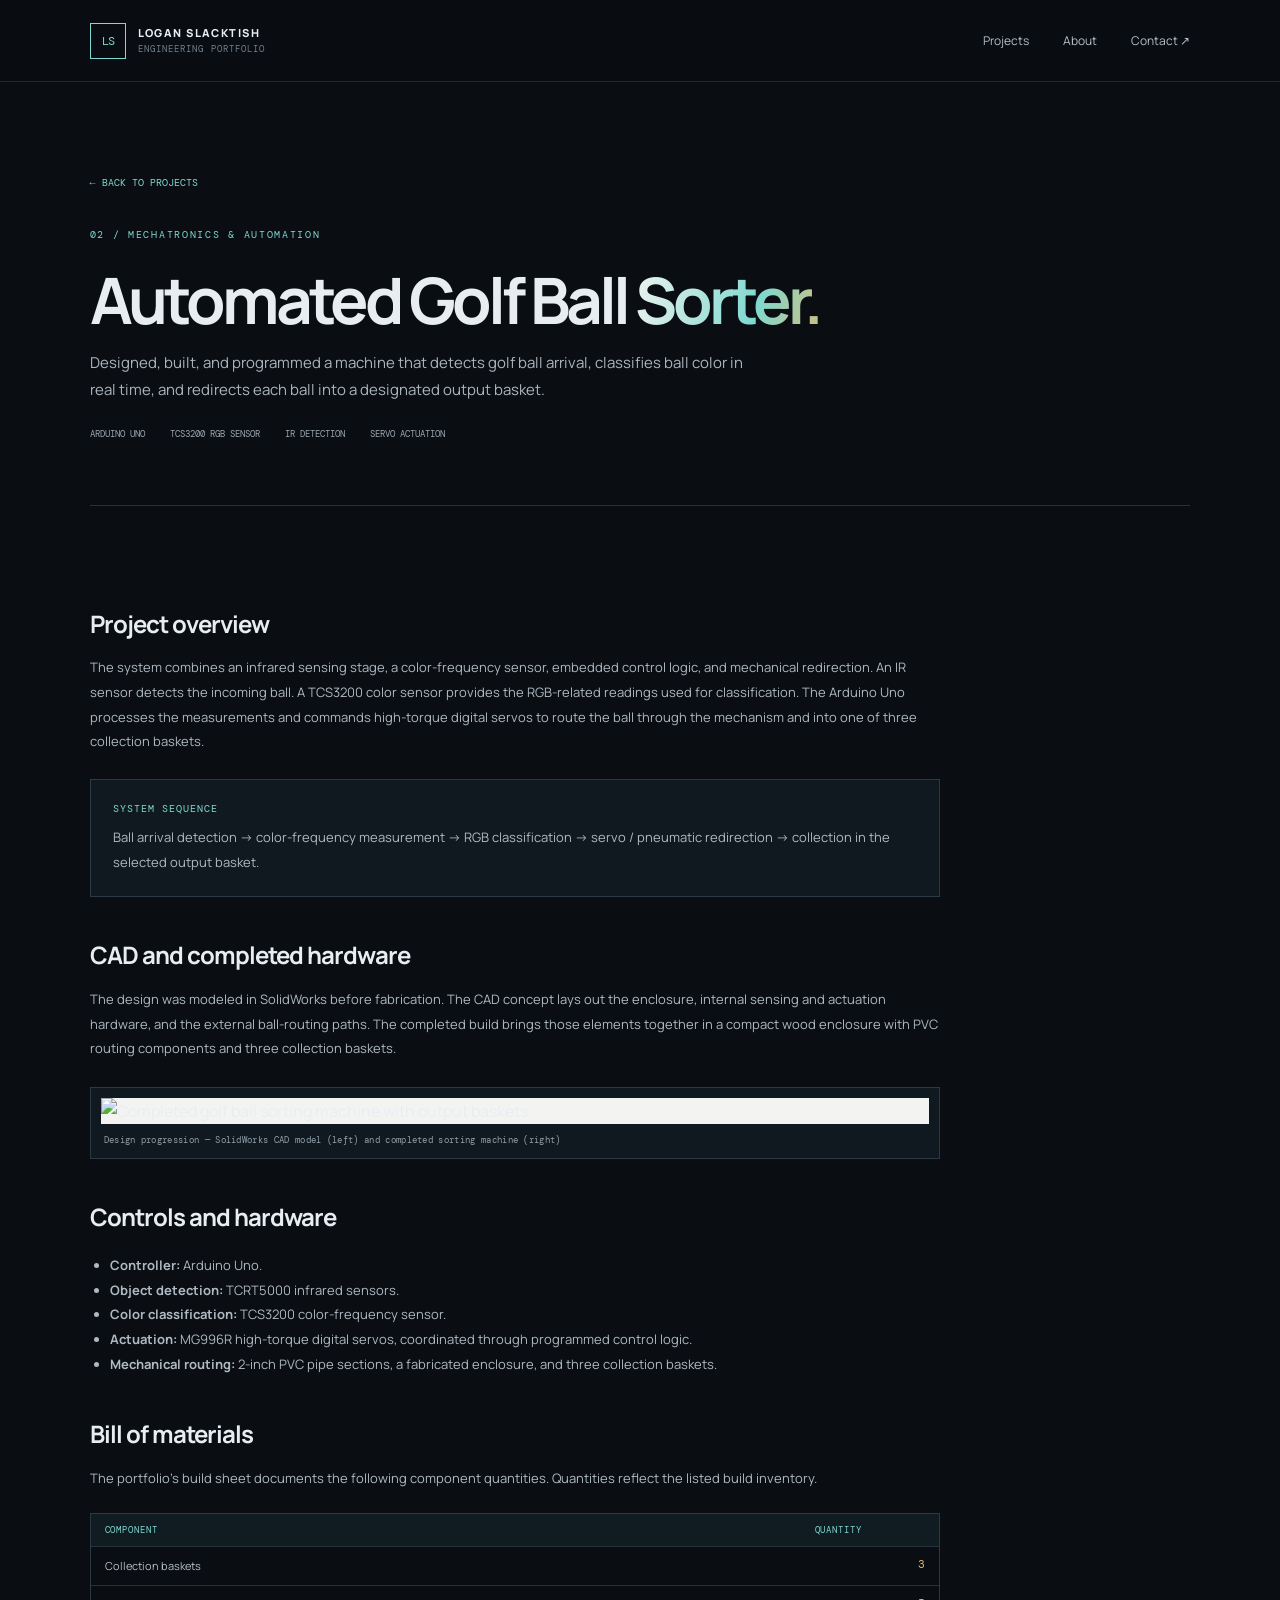
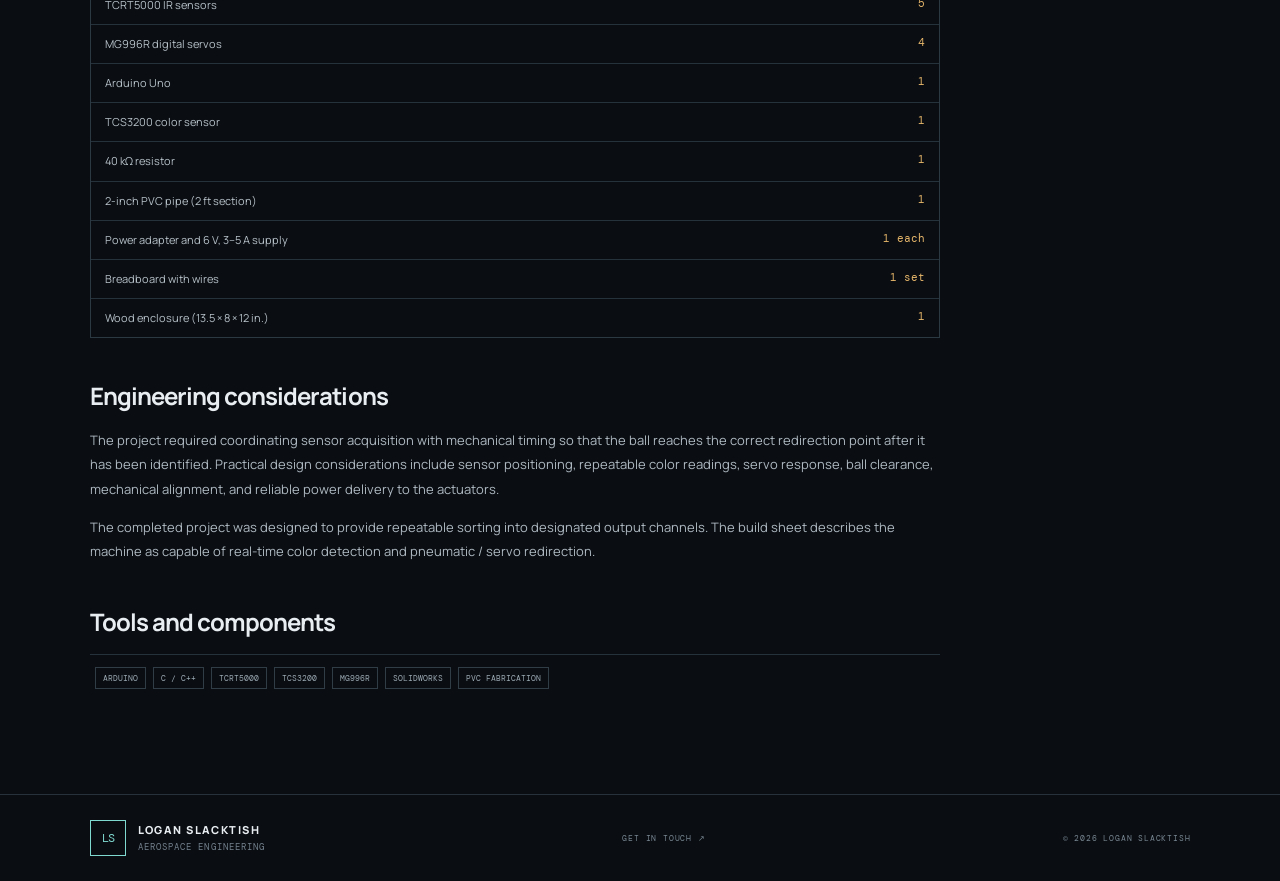
==== commit 39e684b8: "Show source CAD model alongside the completed sorter" ====
--- a/projects/golf-ball-sorter.html
+++ b/projects/golf-ball-sorter.html
@@ -9,7 +9,7 @@
 <div class="detail-panel"><h3>SYSTEM SEQUENCE</h3><p>Ball arrival detection → color-frequency measurement → RGB classification → servo / pneumatic redirection → collection in the selected output basket.</p></div>
 <h2>CAD and completed hardware</h2><p>The design was modeled in SolidWorks before fabrication. The CAD concept lays out the enclosure, internal sensing and actuation hardware, and the external ball-routing paths. The completed build brings those elements together in a compact wood enclosure with PVC routing components and three collection baskets.</p>
 <div class="portfolio-gallery single-gallery">
-<figure><img src="../assets/sorter-build.jpg" alt="Completed golf ball sorting machine with output baskets" loading="lazy"><figcaption>Completed golf ball sorter — enclosure, routing assembly, and collection baskets</figcaption></figure>
+<figure><img src="../assets/sorter-design-and-build.jpg" alt="Completed golf ball sorting machine with output baskets" loading="lazy"><figcaption>Design progression — SolidWorks CAD model (left) and completed sorting machine (right)</figcaption></figure>
 </div>
 <h2>Controls and hardware</h2><ul><li><strong>Controller:</strong> Arduino Uno.</li><li><strong>Object detection:</strong> TCRT5000 infrared sensors.</li><li><strong>Color classification:</strong> TCS3200 color-frequency sensor.</li><li><strong>Actuation:</strong> MG996R high-torque digital servos, coordinated through programmed control logic.</li><li><strong>Mechanical routing:</strong> 2-inch PVC pipe sections, a fabricated enclosure, and three collection baskets.</li></ul>
 <h2>Bill of materials</h2><p>The portfolio's build sheet documents the following component quantities. Quantities reflect the listed build inventory.</p>
--- a/assets/style.css
+++ b/assets/style.css
@@ -19,3 +19,15 @@
 .art-rocket{background:radial-gradient(ellipse at 50% 50%,#17313a,#0d141b 75%)}
 .art-rocket svg{position:absolute;inset:12% 3%;width:94%;height:78%}
 @media(max-width:700px){.portfolio-gallery,.fea-comparison{grid-template-columns:1fr}.portfolio-gallery figure:first-child{grid-column:auto}.bom-row{grid-template-columns:1fr 78px}}
+
+.fea-source-figure{margin:26px 0 34px;border:1px solid #2b3942;background:#101820;padding:12px}
+.fea-source-figure img{display:block;width:100%;height:auto;background:#f3f4f2}
+.fea-source-figure figcaption{font:9px var(--mono);color:#91a0aa;padding:10px 3px 2px}
+.project-art.art-sorter{background-image:linear-gradient(0deg,#071016a6,#07101618),url('../assets/sorter-build.jpg');background-size:cover;background-position:center}
+.art-rocket .rocket-frame{position:absolute;left:13%;right:8%;bottom:22%;height:36%;border:2px solid #7fd9d0;transform:skewY(-8deg);background:linear-gradient(120deg,#214d50aa,#11212c77)}
+.art-rocket .rocket-frame:before{content:"";position:absolute;left:12%;top:-48%;width:26%;height:48%;border:2px solid #e5b66a;transform:skewY(8deg)}
+.art-rocket .rocket-frame span{position:absolute;top:0;bottom:0;width:2px;background:#7fd9d0}
+.art-rocket .rocket-frame span:nth-child(1){left:20%}.art-rocket .rocket-frame span:nth-child(2){left:45%}.art-rocket .rocket-frame span:nth-child(3){left:70%}.art-rocket .rocket-frame span:nth-child(4){left:90%}
+.art-rocket .rocket-load{position:absolute;right:9%;top:35%;font:8px var(--mono);color:#e5b66a;letter-spacing:.08em}
+.single-gallery{grid-template-columns:1fr}
+.single-gallery figure:first-child{grid-column:auto}
